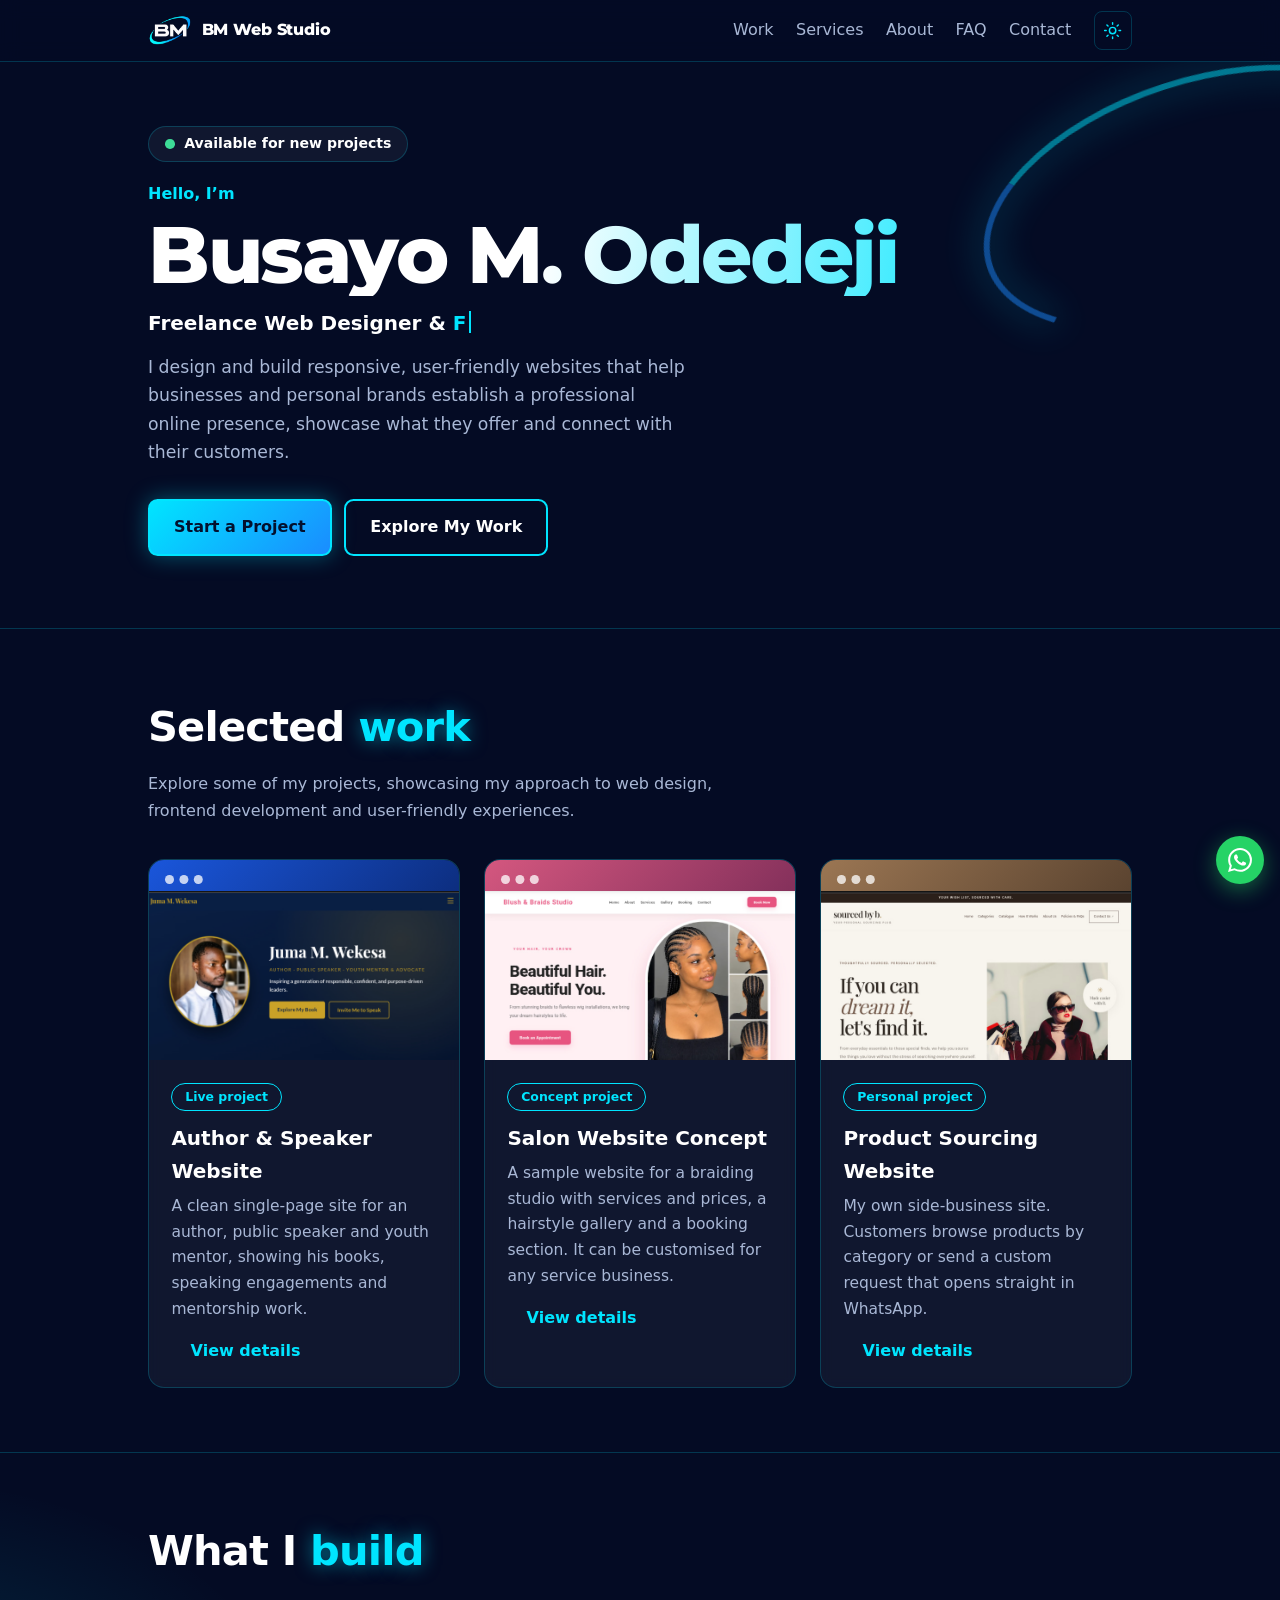
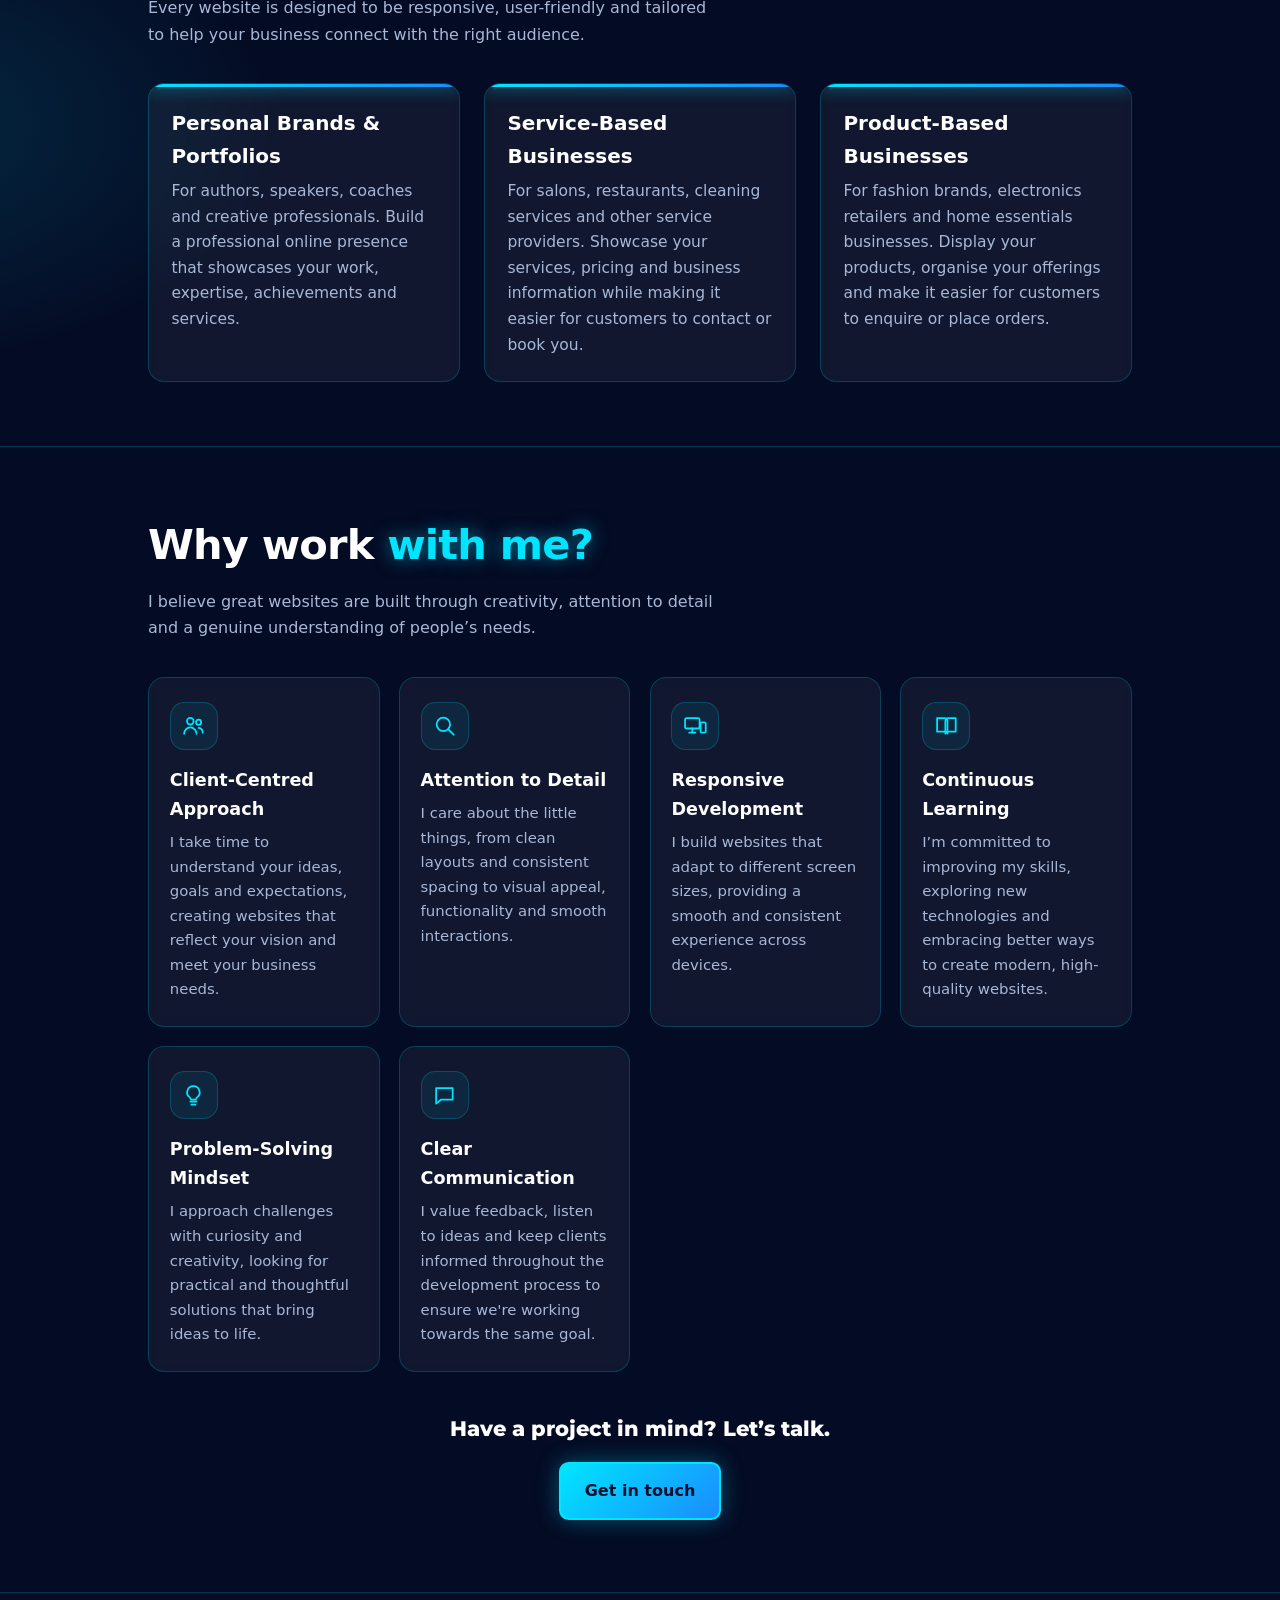
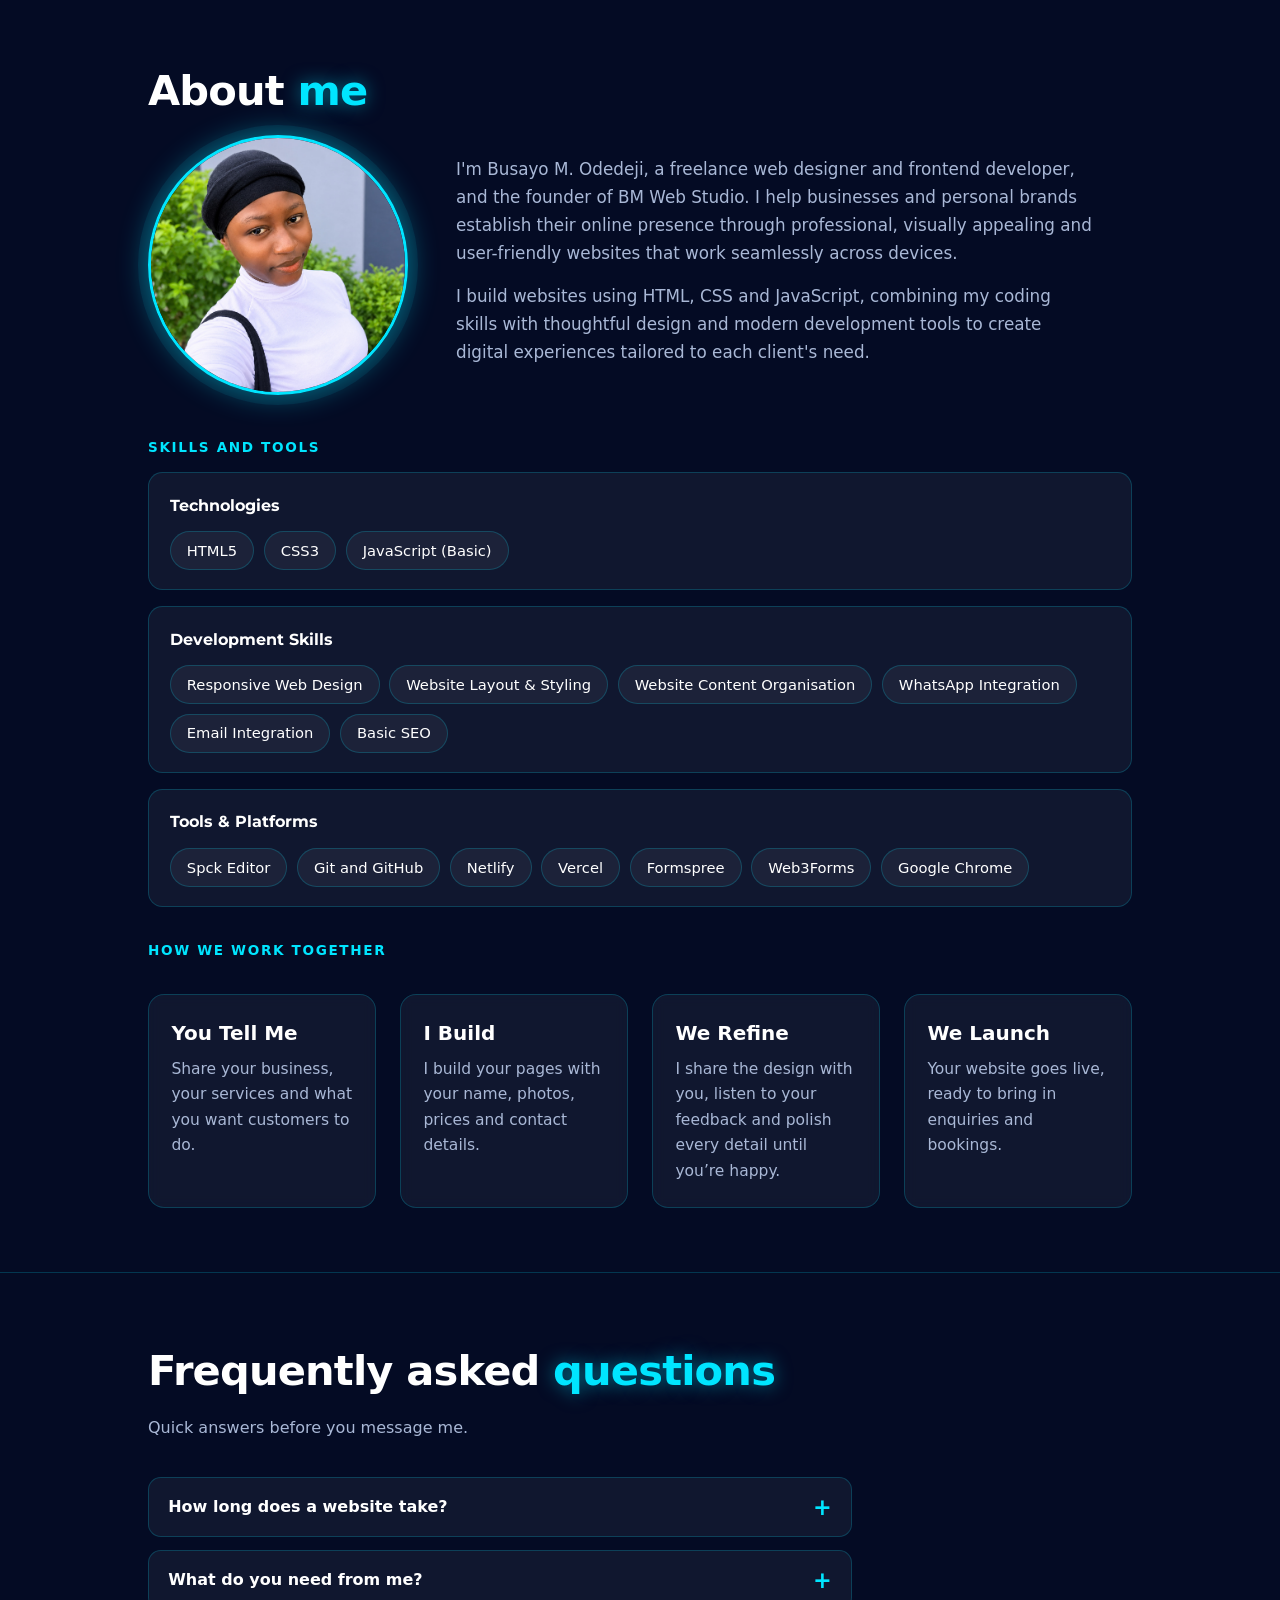
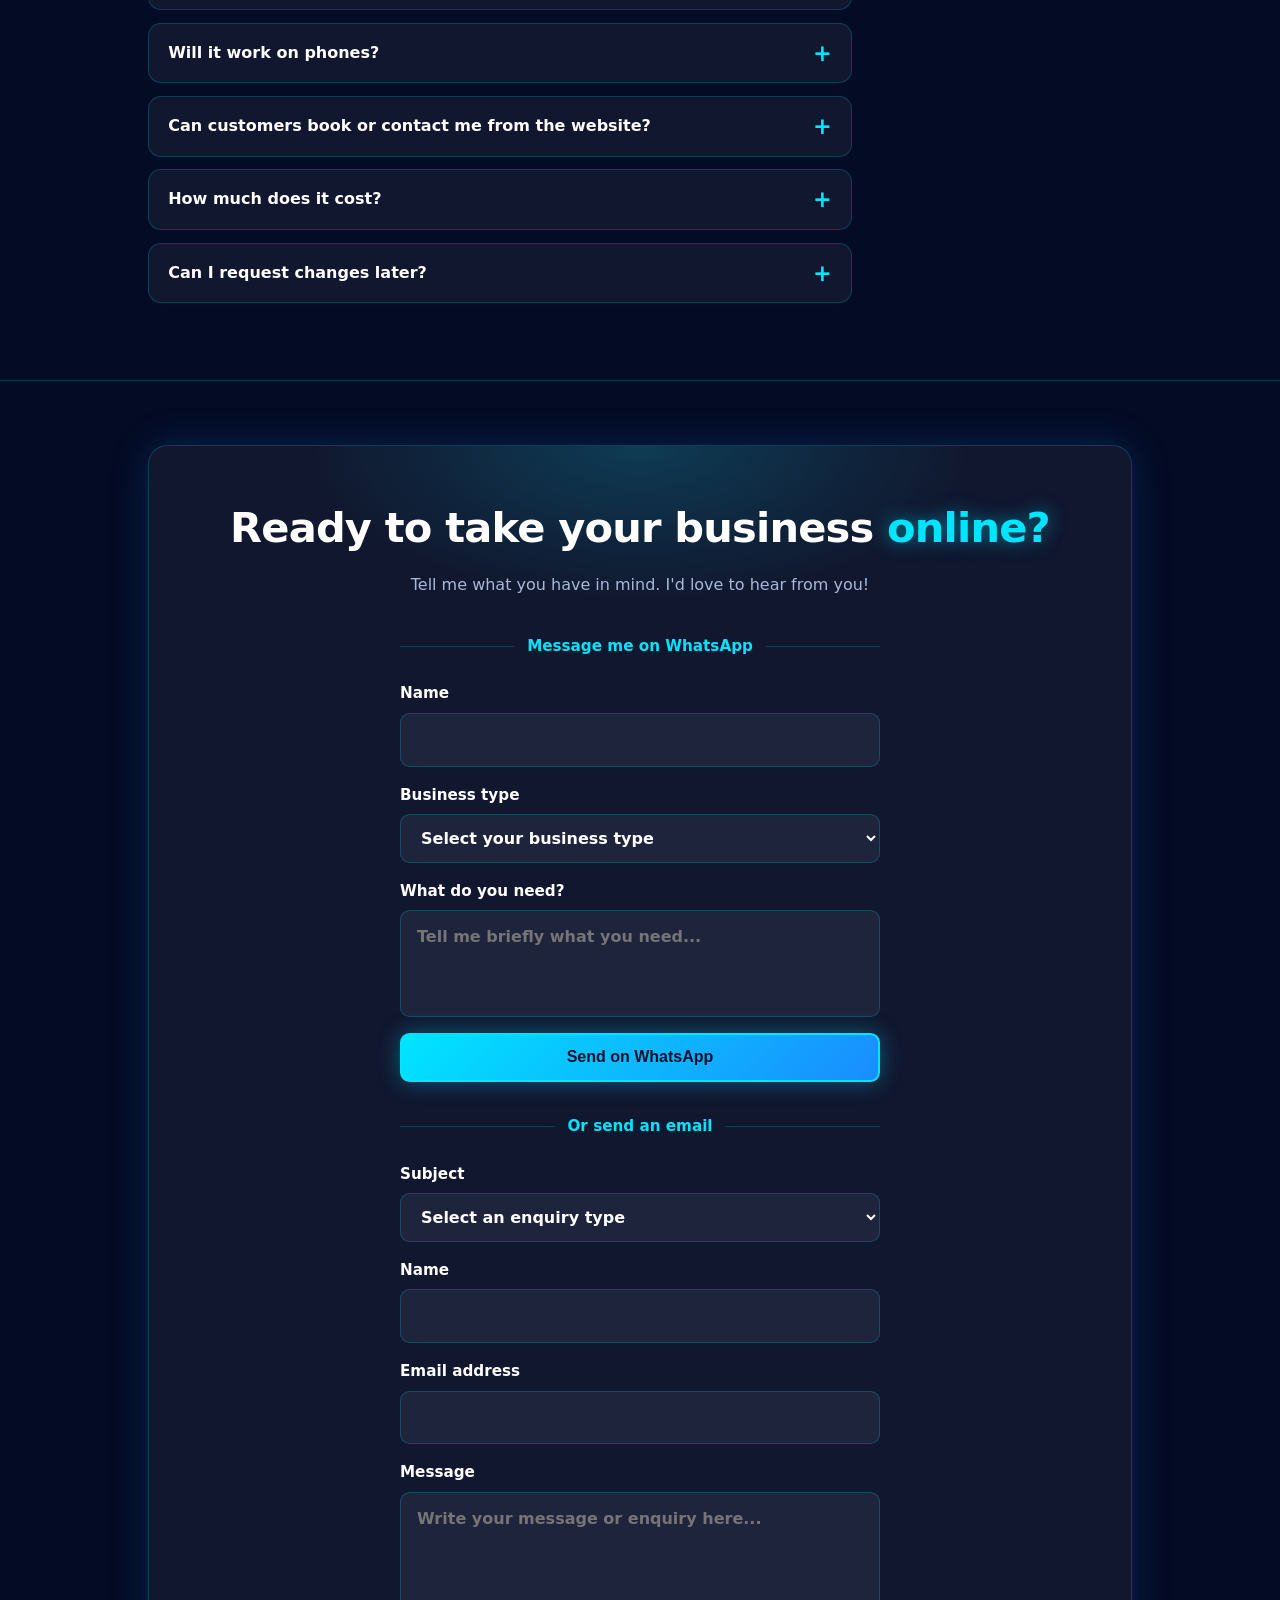
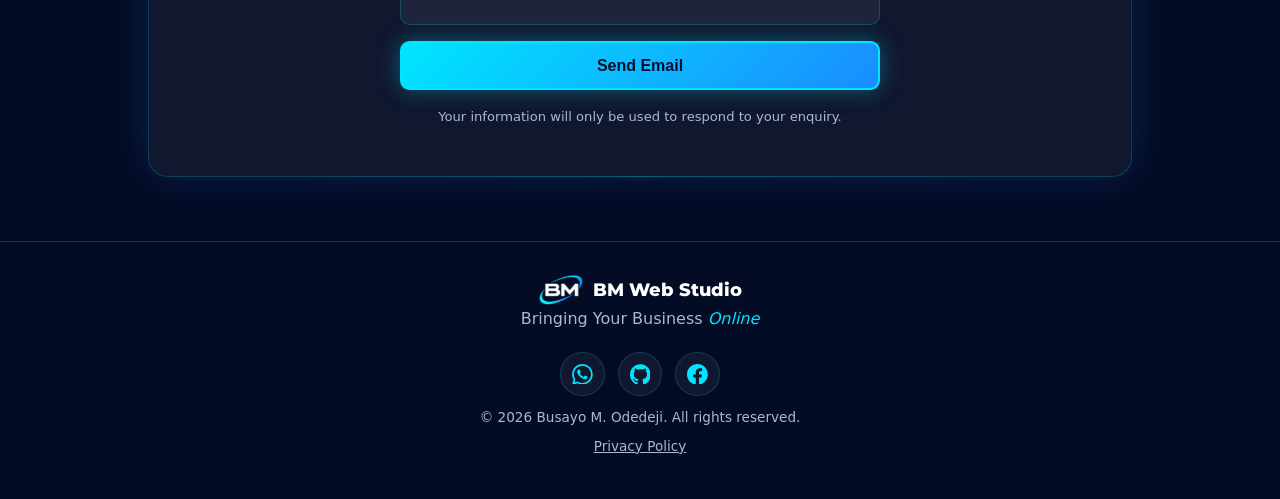
==== index.html @ 947ee7c9 "Rename index (1).html to index.html" ====
<!DOCTYPE html>
<html lang="en">
<head>
  <meta charset="UTF-8">
  <meta name="viewport" content="width=device-width, initial-scale=1">
  <script>
    (function () {
      var t = "dark";
      try { t = localStorage.getItem("theme") || "dark"; } catch (e) {}
      document.documentElement.setAttribute("data-theme", t);
    })();
  </script>
  <title>Busayo M. Odedeji | Freelance Web Designer and Frontend Developer</title>
  <meta name="description" content="Busayo M. Odedeji of BM Web Studio builds responsive, user-friendly websites that bring your business online.">
  <link rel="preconnect" href="https://fonts.googleapis.com">
  <link rel="preconnect" href="https://fonts.gstatic.com" crossorigin>
  <link href="https://fonts.googleapis.com/css2?family=Montserrat:ital,wght@0,600;0,800;1,600&display=swap" rel="stylesheet">
      <link rel="icon" href="favicon.png">
  <script type="application/ld+json">
  {
    "@context": "https://schema.org",
    "@type": "Person",
    "name": "Busayo M. Odedeji",
    "alternateName": "Busayo M. Odedeji",
    "jobTitle": "Freelance Web Designer and Frontend Developer",
    "worksFor": { "@type": "Organization", "name": "BM Web Studio" },
    "url": "https://busayo-m-odedeji.vercel.app",
    "sameAs": [
      "https://wa.me/2349021618472",
      "https://github.com/busiejoy",
      "https://www.facebook.com/profile.php?id=61588545161342"
    ],
    "knowsAbout": ["Web design", "Frontend development", "HTML5", "CSS3", "JavaScript", "Responsive design", "SEO"]
  </script>
  
  <link rel="stylesheet" href="style.css">
  <script src="script.js" defer></script>
    <meta name="theme-color" content="#040b24">
  <link rel="canonical" href="https://busayo-m-odedeji.vercel.app/">
  <meta property="og:type" content="website">
  <meta property="og:title" content="Busayo M. Odedeji | BM Web Studio">
  <meta property="og:description" content="Freelance web designer and frontend developer. Bringing Your Business Online.">
  <meta property="og:url" content="https://busayo-m-odedeji.vercel.app/">
  <meta property="og:image" content="https://busayo-m-odedeji.vercel.app/og-image.jpg">
  <meta property="og:image:width" content="1200">
  <meta property="og:image:height" content="630">
  <meta property="og:image:alt" content="Busayo M. Odedeji, freelance web designer and frontend developer, BM Web Studio">
  <meta name="twitter:card" content="summary_large_image">
</head>
<body>
    <a class="skip" href="#top">Skip to content</a>
  <div class="progress" aria-hidden="true"></div>
  <header class="site-header">
    <div class="wrap bar">
     <a class="brand" href="#top" aria-label="BM Web Studio, back to top">
      <img class="logo-dark" src="logo-mark.png" alt="" width="52" height="36">
        <img class="logo-light" src="logo-mark-light.png" alt="" width="52" height="36">
        <span>BM Web Studio</span>
      </a>
      <nav class="nav">
        <a class="nav-link" href="#work">Work</a>
        <a class="nav-link" href="#services">Services</a>
        <a class="nav-link" href="#about">About</a>
        <a class="nav-link" href="#faq">FAQ</a>
        <a class="nav-link" href="#contact">Contact</a>
        <button class="theme-btn" type="button" aria-label="Switch to light mode">
          <svg class="sun" viewBox="0 0 24 24" aria-hidden="true"><circle cx="12" cy="12" r="4"/><path d="M12 2v2M12 20v2M4.9 4.9l1.4 1.4M17.7 17.7l1.4 1.4M2 12h2M20 12h2M4.9 19.1l1.4-1.4M17.7 6.3l1.4-1.4"/></svg>
          <svg class="moon" viewBox="0 0 24 24" aria-hidden="true"><path d="M21 12.8A9 9 0 1111.2 3a7 7 0 009.8 9.8z"/></svg>
        </button>
        <button class="menu-btn" type="button" aria-label="Open Menu" aria-expanded="false" aria-controls="mobile-menu">
          <span></span><span></span><span></span>
        </button>
      </nav>
    </div>
    <div class="mobile-menu" id="mobile-menu">
      <a href="#work">Work</a>
      <a href="#services">Services</a>
      <a href="#why">Why me</a>
      <a href="#about">About</a>
      <a href="#faq">FAQ</a>
      <a href="#contact">Contact</a>
    </div>
  </header>

  <main id="top">
    <section class="hero">
      <div class="ring" aria-hidden="true"></div>
      <div class="wrap hero-inner">
        <p class="badge"><span class="dot" aria-hidden="true"></span> Available for new projects</p>
        <p class="greeting">Hello, I’m</p>
        <h1 class="shine">Busayo M. Odedeji</h1>
        <p class="role" aria-label="Freelance Web Designer and Frontend Developer"><span id="typed-a" aria-hidden="true">Freelance Web Designer &amp;</span><span id="typed-b" aria-hidden="true"> Frontend Developer</span></p>
        <p class="intro">I design and build responsive, user-friendly websites that help businesses and personal brands establish a professional online presence, showcase what they offer and connect with their customers.</p>
        <div class="actions">
          <a class="btn" href="#contact">Start a Project</a>
          <a class="btn btn-ghost" href="#work">Explore My Work</a>
        </div>
      </div>
    </section>
        <section id="work" class="section">
      <div class="wrap">
        <h2 class="title">Selected <span>work</span></h2>
        <p class="lead">Explore some of my projects, showcasing my approach to web design, frontend development and user-friendly experiences.</p>

        <div class="grid three">

          <article class="card">
  <div class="shot shot-juma">
    <img src="juma.jpg" alt="Screenshot of the Juma M. Wekesa website" width="800" height="500" loading="lazy" onerror="this.remove()">
  <strong>Juma M. Wekesa</strong>
</div>
            <div class="body">
              <span class="tag">Live project</span>
              <h3>Author & Speaker Website</h3>
              <p>A clean single-page site for an author, public speaker and youth mentor, showing his books, speaking engagements and mentorship work.</p>
              <button class="more more-btn" type="button" data-project="juma">View details</button>
            </div>
          </article>

          <article class="card">
 <div class="shot shot-salon">
  <img src="salon.jpg" alt="Screenshot of the Blush and Braids Studio sample website" width="800" height="500" loading="lazy" onerror="this.remove()">
  <strong>Blush &amp; Braids Studio</strong>
</div>
            <div class="body">
              <span class="tag">Concept project</span>
              <h3>Salon Website Concept</h3>
              <p>A sample website for a braiding studio with services and prices, a hairstyle gallery and a booking section. It can be customised for any service business.</p>
              <button class="more more-btn" type="button" data-project="salon">View details</button>
            </div>
          </article>

          <article class="card">
 <div class="shot shot-sourced">
  <img src="sourced.jpg" alt="Screenshot of the Sourced by B website" width="800" height="500" loading="lazy" onerror="this.remove()">
  <strong>Sourced by B</strong>
</div>
            <div class="body">
              <span class="tag">Personal project</span>
              <h3>Product Sourcing Website</h3>
              <p>My own side-business site. Customers browse products by category or send a custom request that opens straight in WhatsApp.</p>
                <button class="more more-btn" type="button" data-project="sourced">View details</button>
            </div>
          </article>
        </div>
      </div>
    </section>
    
        <section id="services" class="section">
      <div class="wrap">
        <h2 class="title">What I <span>build</span></h2>
        <p class="lead">Every website is designed to be responsive, user-friendly and tailored to help your business connect with the right audience.</p>

        <div class="grid three">

          <div class="card svc">
            <div class="body">
              <h3>Personal Brands & Portfolios</h3>
              <p>For authors, speakers, coaches and creative professionals. Build a professional online presence that showcases your work, expertise, achievements and services.</p>
            </div>
          </div>

          <div class="card svc">
            <div class="body">
              <h3>Service-Based Businesses</h3>
              <p>For salons, restaurants, cleaning services and other service providers. Showcase your services, pricing and business information while making it easier for customers to contact or book you.</p>
            </div>
          </div>

          <div class="card svc">
            <div class="body">
              <h3>Product-Based Businesses</h3>
              <p>For fashion brands, electronics retailers and home essentials businesses. Display your products, organise your offerings and make it easier for customers to enquire or place orders.</p>
            </div>
          </div>

        </div>
      </div>
    </section>
    
    <section id="why" class="section">
      <div class="wrap">
        <h2 class="title">Why work <span>with me?</span></h2>
        <p class="lead">I believe great websites are built through creativity, attention to detail and a genuine understanding of people’s needs.</p>

        <div class="grid why-grid">

          <div class="card why">
            <div class="body">
              <div class="why-icon"><svg viewBox="0 0 24 24" aria-hidden="true"><circle cx="9" cy="8" r="3.2"/><path d="M3 20c0-3.3 2.7-6 6-6s6 2.7 6 6"/><circle cx="17" cy="9" r="2.5"/><path d="M17 14.5c2.2.3 4 2.2 4 4.5"/></svg></div>
              <h3>Client-Centred Approach</h3>
              <p>I take time to understand your ideas, goals and expectations, creating websites that reflect your vision and meet your business needs.</p>
            </div>
          </div>

          <div class="card why">
            <div class="body">
              <div class="why-icon"><svg viewBox="0 0 24 24" aria-hidden="true"><circle cx="11" cy="11" r="6.5"/><path d="M16 16l5 5"/></svg></div>
              <h3>Attention to Detail</h3>
              <p>I care about the little things, from clean layouts and consistent spacing to visual appeal, functionality and smooth interactions.</p>
            </div>
          </div>

          <div class="card why">
            <div class="body">
              <div class="why-icon"><svg viewBox="0 0 24 24" aria-hidden="true"><rect x="2" y="5" width="14" height="10" rx="1.5"/><path d="M6 19h6M9 15v4"/><rect x="17" y="9" width="5" height="10" rx="1.2"/></svg></div>
              <h3>Responsive Development</h3>
              <p>I build websites that adapt to different screen sizes, providing a smooth and consistent experience across devices.</p>
            </div>
          </div>

          <div class="card why">
            <div class="body">
              <div class="why-icon"><svg viewBox="0 0 24 24" aria-hidden="true"><path d="M3 5h7a3 3 0 013 3v12a2 2 0 00-2-2H3z"/><path d="M21 5h-7a3 3 0 00-3 3v12a2 2 0 012-2h8z"/></svg></div>
              <h3>Continuous Learning</h3>
              <p>I’m committed to improving my skills, exploring new technologies and embracing better ways to create modern, high-quality websites.</p>
            </div>
          </div>

          <div class="card why">
            <div class="body">
              <div class="why-icon"><svg viewBox="0 0 24 24" aria-hidden="true"><path d="M9 18h6M10 21h4"/><path d="M12 3a6 6 0 00-3.5 10.9c.6.5 1 1.2 1 2.1h5c0-.9.4-1.6 1-2.1A6 6 0 0012 3z"/></svg></div>
              <h3>Problem-Solving Mindset</h3>
              <p>I approach challenges with curiosity and creativity, looking for practical and thoughtful solutions that bring ideas to life.</p>
            </div>
          </div>

          <div class="card why">
            <div class="body">
              <div class="why-icon"><svg viewBox="0 0 24 24" aria-hidden="true"><path d="M4 5h16v11H9l-5 4z"/></svg></div>
              <h3>Clear Communication</h3>
              <p>I value feedback, listen to ideas and keep clients informed throughout the development process to ensure we're working towards the same goal.</p>
            </div>
          </div>

        </div>

        <div class="why-cta">
          <p>Have a project in mind? Let’s talk.</p>
          <a class="btn" href="#contact">Get in touch</a>
        </div>
      </div>
    </section>
    
  <section id="about" class="section">
      <div class="wrap">
        <h2 class="title">About <span>me</span></h2>

              <div class="about-grid">
          <figure class="photo">
            <img src="profile.jpg" alt="Busayo M. Odedeji, freelance web designer and frontend developer" width="400" height="400" loading="lazy">
          </figure>
          <div>
            <p class="about-text">I'm Busayo M. Odedeji, a freelance web designer and frontend developer, and the founder of BM Web Studio. I help businesses and personal brands establish their online presence through professional, visually appealing and user-friendly websites that work seamlessly across devices.</p>
            <p class="about-text">I build websites using HTML, CSS and JavaScript, combining my coding skills with thoughtful design and modern development tools to create digital experiences tailored to each client's need.</p>
          </div>
        </div>
        
      <h3 class="mini">Skills and tools</h3>
        <div class="skill-groups">

          <div class="skill-group">
            <h4>Technologies</h4>
            <ul class="skills">
              <li>HTML5</li>
              <li>CSS3</li>
              <li>JavaScript (Basic)</li>
              </ul>
              </div>
              
              <div class="skill-group">
            <h4>Development Skills</h4>
            <ul class="skills">
              <li>Responsive Web Design</li>
              <li>Website Layout & Styling</li>
              <li>Website Content Organisation</li>
              <li>WhatsApp Integration</li>
              <li>Email Integration</li>
              <li>Basic SEO</li>
            </ul>
          </div>

          <div class="skill-group">
            <h4>Tools & Platforms</h4>
            <ul class="skills">
              <li>Spck Editor</li>
              <li>Git and GitHub</li>
              <li>Netlify</li>
              <li>Vercel</li>
              <li>Formspree</li>
              <li>Web3Forms</li>
              <li>Google Chrome</li>
            </ul>
          </div>
        </div>


    <h3 class="mini">How we work together</h3>
        <div class="grid four steps">
          <div class="card"><div class="body"><h3>You Tell Me</h3><p>Share your business, your services and what you want customers to do.</p></div></div>
          <div class="card"><div class="body"><h3>I Build</h3><p>I build your pages with your name, photos, prices and contact details.</p></div></div>
          <div class="card"><div class="body"><h3>We Refine</h3><p>I share the design with you, listen to your feedback and polish every detail until you’re happy.</p></div></div>
          <div class="card"><div class="body"><h3>We Launch</h3><p>Your website goes live, ready to bring in enquiries and bookings.</p></div></div>
        </div>
  </section>
  
      <section id="faq" class="section">
      <div class="wrap">
        <h2 class="title">Frequently asked <span>questions</span></h2>
        <p class="lead">Quick answers before you message me.</p>

        <div class="faq">
          <details>
            <summary>How long does a website take?</summary>
            <p>Most simple websites take a few days to complete. The timeline depends on the website's features, complexity and how quickly I receive the required content.</p>
          </details>

          <details>
            <summary>What do you need from me?</summary>
            <p>I'll need your business name, services, prices, photos, location, contact details and any other information you'd like included on your website.</p>
          </details>

          <details>
            <summary>Will it work on phones?</summary>
            <p>Yes! Every website I build is designed to work across mobile phones, tablets and desktop computers.</p>
          </details>

          <details>
            <summary>Can customers book or contact me from the website?</summary>
            <p>Yes! I can integrate contact forms, booking forms and WhatsApp links to make it easier for customers to reach you.</p>
          </details>

          <details>
            <summary>How much does it cost?</summary>
            <p>Pricing depends on the type of website, its features and the complexity of the project. Contact me with your requirements for a personalised quote.</p>
          </details>

          <details>
            <summary>Can I request changes later?</summary>
            <p>Yes! You can request updates to your website's content, images, prices and other details. Additional charges may apply depending on the changes required.</p>
          </details>
        </div>
      </div>
    </section>

    <section id="contact" class="section">
      <div class="wrap">
        <div class="cta">
          <h2 class="title">Ready to take your business <span>online?</span></h2>
          <p class="lead">Tell me what you have in mind. I'd love to hear from you!</p>
                 <p class="or">Message me on WhatsApp</p>
          <form id="enquiry" class="enquiry">
            <label>Name
              <input type="text" id="eq-name" required autocomplete="name">
            </label>

            <label>Business type
               <select id="eq-type" required>
                <option value="" disabled selected>Select your business type</option>
                <option>Personal Brand / Portfolio (author, speaker, coach...)</option>
                <option>Service-Based Business (salon, restaurant, cleaning services...)</option>
                <option>Product-Based Business (fashion, electronic, home essentials...)</option>
                <option>Other</option>
              </select>
            </label>

            <label>What do you need?
              <textarea id="eq-msg" rows="3" placeholder="Tell me briefly what you need..."></textarea>
            </label>

            <button class="btn" type="submit">Send on WhatsApp</button>
          </form>
             <p class="or">Or send an email</p>
          <form id="email-form" class="enquiry" action="https://api.web3forms.com/submit" method="POST">
            <input type="hidden" name="access_key" value="9037bce9-97cf-4a73-aa71-08b6f907ecc0">
          <label>Subject
              <select name="topic" required>
                <option value="" disabled selected>Select an enquiry type</option>
                <option>New Website Project</option>
                <option>Website Redesign</option>
                <option>Pricing & Quote</option>
                <option>General Question</option>
                <option>Other</option>
              </select>
          </label>
            <input type="hidden" name="from_name" value="BM Web Studio Website">
            <input type="checkbox" name="botcheck" class="hp" tabindex="-1" autocomplete="off">

            <label>Name
              <input type="text" name="name" required autocomplete="name">
            </label>

            <label>Email address 
              <input type="email" name="email" required autocomplete="email">
            </label>

            <label>Message
              <textarea name="message" rows="4" required placeholder="Write your message or enquiry here..."></textarea>
            </label>

            <button class="btn" type="submit">Send Email</button>
            <p id="email-status" class="status" role="status" aria-live="polite"></p>
            <p class="privacy">Your information will only be used to respond to your enquiry.</p>
          </form>
        </div>
      </div>
    </section>
  </main>
    <button class="to-top" type="button" aria-label="Back to top">&uarr;</button>
     <a class="float-wa" href="https://wa.me/2349021618472" data-wa="float" target="_blank" rel="noopener" aria-label="Chat with me on WhatsApp">
    <svg viewBox="0 0 24 24" width="30" height="30" aria-hidden="true" fill="currentColor">
      <path d="M17.472 14.382c-.297-.149-1.758-.867-2.03-.967-.273-.099-.471-.148-.67.15-.197.297-.767.966-.94 1.164-.173.199-.347.223-.644.075-.297-.15-1.255-.463-2.39-1.475-.883-.788-1.48-1.761-1.653-2.059-.173-.297-.018-.458.13-.606.134-.133.298-.347.446-.52.149-.174.198-.298.298-.497.099-.198.05-.371-.025-.52-.075-.149-.669-1.612-.916-2.207-.242-.579-.487-.5-.669-.51-.173-.008-.371-.01-.57-.01-.198 0-.52.074-.792.372-.272.297-1.04 1.016-1.04 2.479 0 1.462 1.065 2.875 1.213 3.074.149.198 2.096 3.2 5.077 4.487.709.306 1.262.489 1.694.625.712.227 1.36.195 1.871.118.571-.085 1.758-.719 2.006-1.413.248-.694.248-1.289.173-1.413-.074-.124-.272-.198-.57-.347m-5.421 7.403h-.004a9.87 9.87 0 01-5.031-1.378l-.361-.214-3.741.982.998-3.648-.235-.374a9.86 9.86 0 01-1.51-5.26c.001-5.45 4.436-9.884 9.888-9.884 2.64 0 5.122 1.03 6.988 2.898a9.825 9.825 0 012.893 6.994c-.003 5.45-4.437 9.884-9.885 9.884m8.413-18.297A11.815 11.815 0 0012.05 0C5.495 0 .16 5.335.157 11.892c0 2.096.547 4.142 1.588 5.945L.057 24l6.305-1.654a11.882 11.882 0 005.683 1.448h.005c6.554 0 11.89-5.335 11.893-11.893a11.821 11.821 0 00-3.48-8.413Z"/>
    </svg>
  </a>
    <dialog id="project-dialog" class="dialog" aria-labelledby="pd-title">
    <button class="dialog-close" type="button" aria-label="Close details">&times;</button>
    <span class="tag" id="pd-tag"></span>
    <h3 id="pd-title"></h3>
    <p id="pd-desc"></p>
    <h4 class="mini">My Role & Contributions</h4>
    <ul id="pd-role" class="role-list"></ul>
    <h4 class="mini">What it includes</h4>
    <ul id="pd-features" class="feat"></ul>
    <h4 class="mini">Tools used</h4>
    <ul id="pd-tools" class="skills"></ul>
    <a class="btn" id="pd-link" href="#" target="_blank" rel="noopener"></a>
  </dialog>
  
<footer class="site-footer">
    <div class="wrap">
      <p class="foot-brand"><img class="logo-dark" src="logo-mark.png" alt="" width="52" height="36">
        <img class="logo-light" src="logo-mark-light.png" alt="" width="52" height="36">BM Web Studio</p>
      <p>Bringing Your Business <span class="online">Online</span></p>
          <div class="socials">
        <a href="https://wa.me/2349021618472" data-wa="footer" target="_blank" rel="noopener" aria-label="WhatsApp">
          <svg viewBox="0 0 24 24" aria-hidden="true"><path d="M17.472 14.382c-.297-.149-1.758-.867-2.03-.967-.273-.099-.471-.148-.67.15-.197.297-.767.966-.94 1.164-.173.199-.347.223-.644.075-.297-.15-1.255-.463-2.39-1.475-.883-.788-1.48-1.761-1.653-2.059-.173-.297-.018-.458.13-.606.134-.133.298-.347.446-.52.149-.174.198-.298.298-.497.099-.198.05-.371-.025-.52-.075-.149-.669-1.612-.916-2.207-.242-.579-.487-.5-.669-.51-.173-.008-.371-.01-.57-.01-.198 0-.52.074-.792.372-.272.297-1.04 1.016-1.04 2.479 0 1.462 1.065 2.875 1.213 3.074.149.198 2.096 3.2 5.077 4.487.709.306 1.262.489 1.694.625.712.227 1.36.195 1.871.118.571-.085 1.758-.719 2.006-1.413.248-.694.248-1.289.173-1.413-.074-.124-.272-.198-.57-.347m-5.421 7.403h-.004a9.87 9.87 0 01-5.031-1.378l-.361-.214-3.741.982.998-3.648-.235-.374a9.86 9.86 0 01-1.51-5.26c.001-5.45 4.436-9.884 9.888-9.884 2.64 0 5.122 1.03 6.988 2.898a9.825 9.825 0 012.893 6.994c-.003 5.45-4.437 9.884-9.885 9.884m8.413-18.297A11.815 11.815 0 0012.05 0C5.495 0 .16 5.335.157 11.892c0 2.096.547 4.142 1.588 5.945L.057 24l6.305-1.654a11.882 11.882 0 005.683 1.448h.005c6.554 0 11.89-5.335 11.893-11.893a11.821 11.821 0 00-3.48-8.413Z"/></svg>
        </a>
        <a href="https://github.com/busiejoy" target="_blank" rel="noopener" aria-label="GitHub">
          <svg viewBox="0 0 24 24" aria-hidden="true"><path d="M12 .297c-6.63 0-12 5.373-12 12 0 5.303 3.438 9.8 8.205 11.385.6.113.82-.258.82-.577 0-.285-.01-1.04-.015-2.04-3.338.724-4.042-1.61-4.042-1.61C4.422 18.07 3.633 17.7 3.633 17.7c-1.087-.744.084-.729.084-.729 1.205.084 1.838 1.236 1.838 1.236 1.07 1.835 2.809 1.305 3.495.998.108-.776.417-1.305.76-1.605-2.665-.3-5.466-1.332-5.466-5.93 0-1.31.465-2.38 1.235-3.22-.135-.303-.54-1.523.105-3.176 0 0 1.005-.322 3.3 1.23.96-.267 1.98-.399 3-.405 1.02.006 2.04.138 3 .405 2.28-1.552 3.285-1.23 3.285-1.23.645 1.653.24 2.873.12 3.176.765.84 1.23 1.91 1.23 3.22 0 4.61-2.805 5.625-5.475 5.92.42.36.81 1.096.81 2.22 0 1.606-.015 2.896-.015 3.286 0 .315.21.69.825.57C20.565 22.092 24 17.592 24 12.297c0-6.627-5.373-12-12-12"/></svg>
        </a>
        <a href="https://www.facebook.com/profile.php?id=61588545161342" target="_blank" rel="noopener" aria-label="Facebook">
          <svg viewBox="0 0 24 24" aria-hidden="true"><path d="M24 12.073c0-6.627-5.373-12-12-12s-12 5.373-12 12c0 5.99 4.388 10.954 10.125 11.854v-8.385H7.078v-3.47h3.047V9.43c0-3.007 1.792-4.669 4.533-4.669 1.312 0 2.686.235 2.686.235v2.953H15.83c-1.491 0-1.956.925-1.956 1.874v2.25h3.328l-.532 3.47h-2.796v8.385C19.612 23.027 24 18.062 24 12.073z"/></svg>
        </a>
      </div>
      
      <p class="copy">&copy; <span id="year">2026</span> Busayo M. Odedeji. All rights reserved.</p>
      <p class="legal"><a href="privacy.html">Privacy Policy</a></p>
    </div>
  </footer>

</body>
</html>
---- style.css ----
:root {
  --bg: #040b24;
  --cyan: #00e5ff;
  --blue: #1a8cff;
  --ink: #ffffff;
  --muted: #a9b8d6;
  --line: rgba(0, 229, 255, 0.2);
  --glass: rgba(255, 255, 255, 0.05);
  --header-bg: rgba(4, 11, 36, 0.78);
  --menu-bg: rgba(4, 11, 36, 0.96);
  --dialog-bg: #0b1534;
  --field: rgba(255, 255, 255, 0.06);
  --glow-a: rgba(26, 140, 255, 0.28);
  --glow-b: rgba(0, 229, 255, 0.14);
  --ok: #3ddc97;
  --err: #ff7a7a;
  --shine-a: #ffffff;
  --shine-b: #00e5ff;
}

:root[data-theme="light"] {
  --bg: #f3f7fd;
  --cyan: #0b73c9;
  --blue: #0a4fb0;
  --ink: #0b1634;
  --muted: #4b5b7a;
  --line: rgba(10, 111, 216, 0.22);
  --glass: rgba(255, 255, 255, 0.85);
  --header-bg: rgba(243, 247, 253, 0.85);
  --menu-bg: rgba(243, 247, 253, 0.98);
  --dialog-bg: #ffffff;
  --field: #ffffff;
  --glow-a: rgba(26, 140, 255, 0.18);
  --glow-b: rgba(0, 229, 255, 0.12);
  --ok: #0f8a5a;
  --err: #c53030;
  --shine-a: #0b1634;
  --shine-b: #1a73e8;
}

* { box-sizing: border-box; margin: 0; }

html { scroll-behavior: smooth; scroll-padding-top: 4.5rem; }

body {
  background-color: var(--bg);
  background-image:
    radial-gradient(50rem 28rem at 90% -5%, var(--glow-a), transparent 65%),
    radial-gradient(40rem 24rem at -10% 25%, var(--glow-b), transparent 65%);
  color: var(--ink);
  font-family: system-ui, -apple-system, "Segoe UI", Roboto, sans-serif;
  line-height: 1.65;
}

h1, .brand, .slogan { font-family: "Montserrat", system-ui, sans-serif; }

.wrap { max-width: 64rem; margin: 0 auto; padding: 0 1.25rem; }

a { color: inherit; }
a:focus-visible { outline: 3px solid var(--cyan); outline-offset: 3px; }

/* Header */
.site-header {
  position: sticky;
  top: 0;
  z-index: 10;
  background: var(--header-bg);
  backdrop-filter: blur(10px);
  border-bottom: 1px solid var(--line);
}
.bar { display: flex; align-items: center; justify-content: space-between; height: 3.8rem; }
.mark { color: var(--cyan); text-shadow: 0 0 12px var(--cyan); margin-right: 0.2rem; }
.nav { display: flex; align-items: center; gap: 1.4rem; }
.nav-link { display: none; color: var(--muted); text-decoration: none; }
.nav-link:hover { color: var(--cyan); }
@media (min-width: 46rem) { .nav-link { display: inline; } }
.brand {
  display: flex;
  align-items: center;
  gap: 0.6rem;
  font-weight: 800;
  text-decoration: none;
  letter-spacing: -0.01em;
}
.brand img { display: block; height: 1.9rem; width: auto;}
@media (max-width: 24rem) {
  .brand span { display: none; }
}

/* Buttons with a moving shine */
.btn {
  position: relative;
  overflow: hidden;
  display: inline-block;
  padding: 0.85rem 1.5rem;
  border: 2px solid var(--cyan);
  border-radius: 0.6rem;
  background: linear-gradient(135deg, var(--cyan), var(--blue));
  color: #03102e;
  font-weight: 700;
  text-decoration: none;
  box-shadow: 0 0 22px rgba(0, 229, 255, 0.35);
}
.btn::after {
  content: "";
  position: absolute;
  top: 0;
  left: -80%;
  width: 50%;
  height: 100%;
  background: linear-gradient(100deg, transparent, rgba(255, 255, 255, 0.6), transparent);
  transform: skewX(-20deg);
  animation: sweep 3.5s ease-in-out infinite;
}
@keyframes sweep { 0% { left: -80%; } 55%, 100% { left: 140%; } }
.btn-ghost {
  background: transparent;
  color: var(--ink);
  box-shadow: none;
}
.btn-ghost::after { display: none; }
.btn-ghost:hover { background: var(--glass); }
.btn-small { padding: 0.45rem 1rem; font-size: 0.9rem; }

/* Hero */
.hero { position: relative; overflow: hidden; padding: 4.5rem 0 5rem; }
.hero-inner { position: relative; z-index: 1; }

.ring {
  position: absolute;
  top: 1rem;
  right: -9rem;
  width: 28rem;
  height: 15rem;
  border: 6px solid transparent;
  border-top-color: var(--cyan);
  border-left-color: var(--blue);
  border-radius: 50%;
  transform: rotate(-18deg);
  filter: drop-shadow(0 0 18px var(--cyan));
  opacity: 0.5;
}

.greeting { color: var(--cyan); font-weight: 600; }

.hero h1 {
  font-size: clamp(2.5rem, 11vw, 5rem);
  font-weight: 800;
  line-height: 1.04;
  letter-spacing: -0.03em;
  margin: 0.3rem 0 0.8rem;
}
.shine {
  background: linear-gradient(100deg, var(--shine-a) 20%, var(--shine-b) 45%, var(--shine-a) 70%);
  background-size: 200% auto;
  -webkit-background-clip: text;
  background-clip: text;
  color: transparent;
  animation: shine 5s linear infinite;
}
@keyframes shine { to { background-position: 200% center; } }

.intro { color: var(--muted); max-width: 34rem; margin-top: 1.1rem; font-size: 1.08rem; }
.actions { display: flex; flex-wrap: wrap; gap: 0.8rem; margin-top: 1.8rem; }

@media (prefers-reduced-motion: reduce) {
  html { scroll-behavior: auto; }
  .shine, .btn::after { animation: none; }
}

/* Sections */
.section { padding: 4rem 0; border-top: 1px solid var(--line); }
.title {
  font-size: clamp(1.8rem, 6vw, 2.6rem);
  font-weight: 800;
  letter-spacing: -0.02em;
  margin-bottom: 0.6rem;
}
.title span { color: var(--cyan); text-shadow: 0 0 18px rgba(0, 229, 255, 0.5); }
.lead { color: var(--muted); max-width: 36rem; margin-bottom: 2.2rem; }

.grid { display: grid; gap: 1.5rem; }
@media (min-width: 46rem) {
  .grid.two { grid-template-columns: 1fr 1fr; }
  .grid.three { grid-template-columns: repeat(3, 1fr); }
}

/* Glass cards */
.card {
  background: var(--glass);
  border: 1px solid var(--line);
  border-radius: 1rem;
  overflow: hidden;
  backdrop-filter: blur(6px);
  transition: transform 0.25s ease, box-shadow 0.25s ease, border-color 0.25s ease;
}
.card:hover {
  transform: translateY(-4px);
  border-color: var(--cyan);
  box-shadow: 0 0 28px rgba(0, 229, 255, 0.25);
}
.card .body { padding: 1.4rem; }
.card h3 { font-size: 1.25rem; margin-bottom: 0.4rem; }
.card p { color: var(--muted); font-size: 0.97rem; }
.more { display: inline-block; margin-top: 1rem; color: var(--cyan); font-weight: 700; text-decoration: none; }
.more:hover { text-shadow: 0 0 12px var(--cyan); }

.tag {
  display: inline-block;
  margin-bottom: 0.7rem;
  padding: 0.15rem 0.8rem;
  border: 1px solid var(--cyan);
  border-radius: 2rem;
  color: var(--cyan);
  font-size: 0.78rem;
  font-weight: 700;
}

/* Project previews */
.shot {
  position: relative;
  height: 11rem;
  padding: 2.4rem 1.2rem 1rem;
  display: flex;
  align-items: flex-end;
}
.shot::before {
  content: "";
  position: absolute;
  top: 0.9rem;
  left: 1rem;
  width: 0.55rem;
  height: 0.55rem;
  border-radius: 50%;
  background: rgba(255, 255, 255, 0.75);
  box-shadow: 0.9rem 0 rgba(255, 255, 255, 0.75), 1.8rem 0 rgba(255, 255, 255, 0.75);
}
.shot strong { font-family: "Montserrat", sans-serif; font-size: 1.5rem; line-height: 1.15; }
.shot-juma { background: linear-gradient(135deg, #1a56db, #061a52); }
.shot-salon { background: linear-gradient(135deg, #d4577f, #5c1d49); }
.shot-sourced { background: linear-gradient(135deg, #9b7653, #3a2a1e); }

/* Services */
.svc { position: relative; }
.svc::before {
  content: "";
  position: absolute;
  top: 0;
  left: 0;
  right: 0;
  height: 3px;
  background: linear-gradient(90deg, var(--cyan), var(--blue));
  box-shadow: 0 0 16px var(--cyan);
}

/* About */
.about-text { color: var(--muted); max-width: 40rem; margin-bottom: 1rem; font-size: 1.05rem; }
.steps { margin-top: 2rem; }

/* Contact */
.cta {
  text-align: center;
  padding: 3rem 1.5rem;
  border: 1px solid var(--line);
  border-radius: 1.2rem;
  background:
    radial-gradient(30rem 14rem at 50% 0%, rgba(0, 229, 255, 0.18), transparent 70%),
    var(--glass);
  box-shadow: 0 0 40px rgba(26, 140, 255, 0.18);
}
.cta .lead { margin-left: auto; margin-right: auto; }

/* Footer */
.site-footer {
  border-top: 1px solid var(--line);
  padding: 2rem 0 2.6rem;
  text-align: center;
  color: var(--muted);
}
.foot-brand { font-family: "Montserrat", sans-serif; font-weight: 800; color: var(--ink); font-size: 1.15rem; }
.online { color: var(--cyan); font-style: italic; }
.copy { font-size: 0.85rem; margin-top: 0.6rem; }

/* Scroll reveal */
.js .reveal {
  opacity: 0;
  transform: translateY(18px);
  transition: opacity 0.6s ease, transform 0.6s ease;
}
.js .reveal.in {
  opacity: 1;
  transform: none;
}
@media (prefers-reduced-motion: reduce) {
  .js .reveal { opacity: 1; transform: none; transition: none; }
}

/* About extras */
.mini {
  margin: 2rem 0 0.9rem;
  font-size: 0.85rem;
  letter-spacing: 0.12em;
  text-transform: uppercase;
  color: var(--cyan);
}
.skills { display: flex; flex-wrap: wrap; gap: 0.6rem; list-style: none; padding: 0; }
.skills li {
  padding: 0.4rem 1rem;
  border: 1px solid var(--line);
  border-radius: 2rem;
  background: var(--glass);
  font-size: 0.92rem;
}
.skills li:hover { border-color: var(--cyan); box-shadow: 0 0 14px rgba(0, 229, 255, 0.3); }

/* Profile photo */
.about-grid { display: grid; gap: 2rem; align-items: center; }
@media (min-width: 46rem) {
  .about-grid { grid-template-columns: 260px 1fr; gap: 3rem; }
}
.photo { margin: 0; text-align: center; }
.photo img {
  width: 100%;
  height: auto;
  max-width: 260px;
  aspect-ratio: 1;
  object-fit: cover;
  object-position: center top;
  border-radius: 50%;
  border: 3px solid var(--cyan);
  box-shadow: 0 0 30px rgba(0, 229, 255, 0.45), 0 0 0 10px rgba(0, 229, 255, 0.08);
}

/* Floating WhatsApp button */
.float-wa {
  position: fixed;
  right: 1rem;
  bottom: 1rem;
  bottom: calc(1rem + env(safe-area-inset-bottom, 0px));
  z-index: 20;
  display: flex;
  align-items: center;
  justify-content: center;
  width: 3rem;
  height: 3rem;
  border-radius: 50%;
  background: #25d366;
  color: #ffffff;
  box-shadow: 0 6px 22px rgba(37, 211, 102, 0.45);
  animation: pulse 2.6s ease-in-out infinite;
}
.float-wa svg { width: 1.5rem; height: 1.5rem; }
.float-wa:hover { transform: translateY(-2px); }
@keyframes pulse {
  0%, 100% { box-shadow: 0 6px 22px rgba(37, 211, 102, 0.45); }
  50% { box-shadow: 0 6px 30px rgba(37, 211, 102, 0.8); }
}
@media (prefers-reduced-motion: reduce) {
  .float-wa { animation: none; }
}

/* FAQ */
.faq { max-width: 44rem; }
.faq details {
  background: var(--glass);
  border: 1px solid var(--line);
  border-radius: 0.8rem;
  margin-bottom: 0.8rem;
  transition: border-color 0.25s ease, box-shadow 0.25s ease;
}
.faq details[open] {
  border-color: var(--cyan);
  box-shadow: 0 0 20px rgba(0, 229, 255, 0.18);
}
.faq summary {
  cursor: pointer;
  padding: 1rem 1.2rem;
  font-weight: 600;
  list-style: none;
  display: flex;
  justify-content: space-between;
  align-items: center;
  gap: 1rem;
}
.faq summary::-webkit-details-marker { display: none; }
.faq summary::after {
  content: "+";
  color: var(--cyan);
  font-size: 1.4rem;
  line-height: 1;
}
.faq details[open] summary::after { content: "\2212"; }
.faq p { color: var(--muted); padding: 0 1.2rem 1.2rem; }

/* Mobile menu */
.menu-btn {
  display: flex;
  flex-direction: column;
  justify-content: center;
  align-items: center;
  gap: 5px;
  width: 2.4rem;
  height: 2.4rem;
  background: transparent;
  border: 1px solid var(--line);
  border-radius: 0.5rem;
  cursor: pointer;
}
.menu-btn span {
  display: block;
  width: 18px;
  height: 2px;
  background: var(--cyan);
}
.mobile-menu {
  display: flex;
  flex-direction: column;
  max-height: 0;
  overflow: hidden;
  position: absolute;
  top: 100%;
  left: 0;
  right: 0;
  visibility: hidden;
  background: var(--menu-bg);
  transition: max-height 0.35s ease, visibility 0.35s;
}
.mobile-menu.open {
  max-height: 20rem;
  visibility: visible;
  border-top: 1px solid var(--line);
}
.mobile-menu a {
  padding: 1rem 1.25rem;
  color: var(--ink);
  text-decoration: none;
  border-bottom: 1px solid var(--line);
}
.mobile-menu a:hover { color: var(--cyan); }
@media (min-width: 46rem) {
  .menu-btn, .mobile-menu { display: none; }
}

/* Active link */
.nav-link.active {
  color: var(--cyan);
  text-shadow: 0 0 10px rgba(0, 229, 255, 0.6);
}
.mobile-menu a.active { color: var(--cyan); }

/* Enquiry form */
.enquiry { max-width: 30rem; margin: 0 auto; text-align: left; }
.enquiry label { display: block; margin-bottom: 1rem; font-weight: 600; font-size: 0.95rem; }
.enquiry input,
.enquiry select,
.enquiry textarea {
  display: block;
  width: 100%;
  margin-top: 0.4rem;
  padding: 0.8rem 1rem;
  font: inherit;
  font-size: 1rem;
  color: var(--ink);
  background: var(--field);
  border: 1px solid var(--line);
  border-radius: 0.6rem;
}
.enquiry select option { color: #0b1230; }
.enquiry input:focus,
.enquiry select:focus,
.enquiry textarea:focus {
  outline: none;
  border-color: var(--cyan);
  box-shadow: 0 0 14px rgba(0, 229, 255, 0.3);
}
.enquiry .btn { width: 100%; cursor: pointer; font-size: 1rem; }

/* Email form extras */
.hp { position: absolute; left: -9999px; }
.status { margin-top: 1rem; text-align: center; font-weight: 600; }
.status.ok { color: var(--ok); }
.status.err { color: var(--err); }
.enquiry .btn:disabled { opacity: 0.6; cursor: wait; }

/* Project details */
.more-btn {
  background: none;
  border: 0;
  padding: 0;
  margin-left: 1.2rem;
  font: inherit;
  font-weight: 700;
  cursor: pointer;
}
.dialog {
  width: calc(100% - 2rem);
  max-width: 34rem;
  max-height: 85vh;
  overflow-y: auto;
  margin: auto;
  padding: 1.8rem 1.5rem;
  color: var(--ink);
  background: var(--dialog-bg);
  border: 1px solid var(--cyan);
  border-radius: 1rem;
  box-shadow: 0 0 40px rgba(0, 229, 255, 0.3);
}
.dialog::backdrop { background: rgba(2, 6, 20, 0.8); backdrop-filter: blur(4px); }
.dialog h3 { font-size: 1.5rem; margin-bottom: 0.6rem; }
.dialog p { color: var(--muted); }
.dialog .mini { margin: 1.4rem 0 0.7rem; }
.dialog .btn { margin-top: 1.6rem; }
.dialog-close {
  position: absolute;
  top: 0.7rem;
  right: 0.8rem;
  width: 2.2rem;
  height: 2.2rem;
  font-size: 1.6rem;
  line-height: 1;
  color: var(--ink);
  background: transparent;
  border: 1px solid var(--line);
  border-radius: 50%;
  cursor: pointer;
}
.feat { padding-left: 1.2rem; color: var(--muted); }
.feat li { margin-bottom: 0.4rem; }

/* Scroll progress bar */
.progress {
  position: fixed;
  top: 0;
  left: 0;
  z-index: 30;
  width: 0;
  height: 3px;
  background: linear-gradient(90deg, var(--blue), var(--cyan));
  box-shadow: 0 0 12px var(--cyan);
}

/* Back to top button */
.to-top {
  position: fixed;
  left: 1rem;
  bottom: 1rem;
  bottom: calc(1rem + env(safe-area-inset-bottom, 0px));
  z-index: 20;
  width: 3rem;
  height: 3rem;
  font-size: 1.3rem;
  color: var(--cyan);
  background: var(--menu-bg);
  border: 1px solid var(--cyan);
  border-radius: 50%;
  box-shadow: 0 0 16px rgba(0, 229, 255, 0.3);
  cursor: pointer;
  opacity: 0;
  visibility: hidden;
  transform: translateY(10px);
  transition: opacity 0.3s ease, transform 0.3s ease, visibility 0.3s;
}
.to-top.show {
  opacity: 1;
  visibility: visible;
  transform: none;
}

/* Privacy note */
.privacy {
  margin-top: 0.8rem;
  text-align: center;
  font-size: 0.82rem;
  color: var(--muted);
}

/* Why work with me */
.why-grid { gap: 1.2rem; }
@media (min-width: 40rem) { .why-grid { grid-template-columns: repeat(2, 1fr); } }
@media (min-width: 64rem) { .why-grid { grid-template-columns: repeat(4, 1fr); } }

.why .body { padding: 1.5rem 1.3rem; }
.why h3 { font-size: 1.1rem; margin: 1rem 0 0.4rem; }
.why p { font-size: 0.93rem; }

.why-icon {
  display: flex;
  align-items: center;
  justify-content: center;
  width: 3rem;
  height: 3rem;
  border-radius: 0.9rem;
  color: var(--cyan);
  background: rgba(0, 229, 255, 0.08);
  border: 1px solid var(--line);
  transition: transform 0.3s ease, box-shadow 0.3s ease, background 0.3s ease;
}
.why-icon svg {
  width: 1.55rem;
  height: 1.55rem;
  fill: none;
  stroke: currentColor;
  stroke-width: 1.7;
  stroke-linecap: round;
  stroke-linejoin: round;
}
.why:hover .why-icon {
  transform: translateY(-3px) rotate(-6deg);
  background: rgba(0, 229, 255, 0.16);
  box-shadow: 0 0 20px rgba(0, 229, 255, 0.45);
}

.why-cta {
  margin-top: 2.5rem;
  text-align: center;
}
.why-cta p {
  font-family: "Montserrat", sans-serif;
  font-size: 1.3rem;
  font-weight: 800;
  margin-bottom: 1rem;
}

/* Theme toggle */
body { transition: background-color 0.3s ease, color 0.3s ease; }

.theme-btn {
  display: flex;
  align-items: center;
  justify-content: center;
  width: 2.4rem;
  height: 2.4rem;
  color: var(--cyan);
  background: transparent;
  border: 1px solid var(--line);
  border-radius: 0.5rem;
  cursor: pointer;
}
.theme-btn svg {
  width: 1.2rem;
  height: 1.2rem;
  fill: none;
  stroke: currentColor;
  stroke-width: 1.8;
  stroke-linecap: round;
  stroke-linejoin: round;
}
.theme-btn .moon { display: none; }
:root[data-theme="light"] .theme-btn .sun { display: none; }
:root[data-theme="light"] .theme-btn .moon { display: block; }

/* Light theme touches */
:root[data-theme="light"] .btn { color: #ffffff; }
:root[data-theme="light"] .btn-ghost { color: var(--ink); }
:root[data-theme="light"] .card { box-shadow: 0 4px 18px rgba(20, 50, 110, 0.08); }

/* Keep the header uncrowded on small phones (the floating button covers WhatsApp) */
@media (max-width: 30rem) {
  .nav { gap: 0.6rem; }
  .nav .btn-small { display: none; }
}

/* Social links */
.socials {
  display: flex;
  justify-content: center;
  gap: 0.8rem;
  margin-top: 1.2rem;
}
.socials a {
  display: flex;
  align-items: center;
  justify-content: center;
  width: 2.8rem;
  height: 2.8rem;
  color: var(--cyan);
  border: 1px solid var(--line);
  border-radius: 50%;
  background: var(--glass);
  transition: transform 0.25s ease, box-shadow 0.25s ease, border-color 0.25s ease;
}
.socials a:hover {
  transform: translateY(-3px);
  border-color: var(--cyan);
  box-shadow: 0 0 18px rgba(0, 229, 255, 0.4);
}
.socials svg { width: 1.3rem; height: 1.3rem; fill: currentColor; }

/* Availability badge */
.badge {
  display: inline-flex;
  align-items: center;
  gap: 0.6rem;
  margin-bottom: 1.2rem;
  padding: 0.35rem 1rem;
  font-size: 0.88rem;
  font-weight: 600;
  color: var(--ink);
  background: var(--glass);
  border: 1px solid var(--line);
  border-radius: 2rem;
}
.dot {
  width: 0.6rem;
  height: 0.6rem;
  border-radius: 50%;
  background: var(--ok);
  box-shadow: 0 0 0 0 rgba(61, 220, 151, 0.6);
  animation: ping 2s ease-out infinite;
}
@keyframes ping {
  70% { box-shadow: 0 0 0 0.6rem rgba(61, 220, 151, 0); }
  100% { box-shadow: 0 0 0 0 rgba(61, 220, 151, 0); }
}
@media (prefers-reduced-motion: reduce) {
  .dot { animation: none; }
}

/* Project screenshots */
.shot { height: 12.5rem; overflow: hidden; }
.shot img {
  position: absolute;
  top: 1.9rem;
  left: 0;
  width: 100%;
  height: calc(100% - 1.9rem);
  object-fit: cover;
  object-position: top center;
  transition: transform 0.5s ease;
}
.shot img + strong { display: none; }
.card:hover .shot img { transform: scale(1.04); }


/* Skip link */
.skip {
  position: absolute;
  left: -9999px;
  top: 0.8rem;
  z-index: 100;
  padding: 0.6rem 1rem;
  font-weight: 700;
  color: #03102e;
  background: var(--cyan);
  border-radius: 0.4rem;
}
.skip:focus { left: 0.8rem; }

/* Privacy page */
.prose { max-width: 44rem; padding-top: 3rem; padding-bottom: 4rem; }
.prose .title { margin-bottom: 0.4rem; }
.prose .updated { color: var(--muted); font-size: 0.9rem; margin-bottom: 2rem; }
.prose h2 {
  font-family: "Montserrat", sans-serif;
  font-size: 1.25rem;
  margin: 2rem 0 0.6rem;
  color: var(--cyan);
}
.prose p, .prose li { color: var(--muted); margin-bottom: 0.8rem; }
.prose strong { color: var(--ink); }
.prose ul { padding-left: 1.2rem; }
.prose a { color: var(--cyan); }

.legal { margin-top: 0.4rem; font-size: 0.85rem; }
.legal a { color: var(--muted); }
.legal a:hover { color: var(--cyan); }

/* Typed title */
.role { font-size: 1.25rem; font-weight: 600; line-height: 1.4; }
#typed-b { color: var(--cyan); }
#typed-b::after {
  content: "";
  display: inline-block;
  width: 2px;
  height: 1.1em;
  margin-left: 3px;
  vertical-align: -0.15em;
  background: var(--cyan);
  animation: blink 1s step-end infinite;
}
/* Reserve two lines on phones so the page doesn't jump while typing */
@media (max-width: 40rem) { .role { min-height: 2.8em; } }
@media (prefers-reduced-motion: reduce) { #typed-b::after { animation: none; } }

@keyframes blink { 50% { opacity: 0; } }
@media (prefers-reduced-motion: reduce) {
  #typed::after { animation: none; }
}

/* Footer logo */
.foot-brand {
  display: flex;
  align-items: center;
  justify-content: center;
  gap: 0.6rem;
}
.foot-brand img { display: block; height: 2rem; width: auto; }

/* Logo for each theme (specific enough to beat .brand img and .foot-brand img) */
.brand img.logo-dark,
.foot-brand img.logo-dark { display: block; }

.brand img.logo-light,
.foot-brand img.logo-light { display: none; }

:root[data-theme="light"] .brand img.logo-dark,
:root[data-theme="light"] .foot-brand img.logo-dark { display: none; }

:root[data-theme="light"] .brand img.logo-light,
:root[data-theme="light"] .foot-brand img.logo-light { display: block; }

/* Skill groups */
.skill-groups { display: grid; gap: 1rem; }
.skill-group {
  padding: 1.2rem 1.3rem;
  background: var(--glass);
  border: 1px solid var(--line);
  border-radius: 0.9rem;
}
.skill-group h4 {
  margin-bottom: 0.8rem;
  font-family: "Montserrat", sans-serif;
  font-size: 0.98rem;
}

/* Four-step process */
@media (min-width: 40rem) { .grid.four { grid-template-columns: repeat(2, 1fr); } }
@media (min-width: 64rem) { .grid.four { grid-template-columns: repeat(4, 1fr); } }

/* Calmer hero spacing */
.hero { padding: 4rem 0 4.5rem; }
.hero .role { margin-top: 0.4rem; }
.hero .intro { margin-top: 1rem; }
.hero .actions { margin-top: 2rem; }

/* My role checklist */
.role-list { list-style: none; padding: 0; margin: 0; }
.role-list li {
  position: relative;
  padding-left: 1.7rem;
  margin-bottom: 0.5rem;
  color: var(--muted);
}
.role-list li::before {
  content: "\2713";
  position: absolute;
  left: 0;
  top: 0;
  color: var(--cyan);
  font-weight: 700;
}
.role-list li.more-item { font-style: italic; }
.role-list li.more-item::before { content: "+"; }

/* Dialog opening and closing animation */
.dialog[open] { animation: dialog-in 0.3s ease; }
.dialog[open]::backdrop { animation: fade-in 0.3s ease; }
.dialog.closing { animation: dialog-out 0.22s ease forwards; }
.dialog.closing::backdrop { animation: fade-out 0.22s ease forwards; }

@keyframes dialog-in {
  from { opacity: 0; transform: translateY(14px) scale(0.97); }
  to   { opacity: 1; transform: none; }
}
@keyframes dialog-out {
  from { opacity: 1; transform: none; }
  to   { opacity: 0; transform: translateY(10px) scale(0.98); }
}
@keyframes fade-in  { from { opacity: 0; } to { opacity: 1; } }
@keyframes fade-out { from { opacity: 1; } to { opacity: 0; } }

@media (prefers-reduced-motion: reduce) {
  .dialog[open], .dialog[open]::backdrop,
  .dialog.closing, .dialog.closing::backdrop { animation: none; }
}

/* Same divider above both forms */
.or {
  display: flex;
  align-items: center;
  gap: 0.8rem;
  max-width: 30rem;
  margin: 2rem auto 1.4rem;
  color: var(--cyan);
  font-weight: 600;
  font-size: 0.95rem;
}
.or::before,
.or::after { content: ""; flex: 1; height: 1px; background: var(--line); }

.enquiry textarea {
  min-height: 5.5rem;
  resize: none;
}

/* Smaller phones: tighter, lighter card */
@media (max-width: 30rem) {
  .cta { padding: 2rem 1rem; }
  .or { margin: 1.6rem auto 1.1rem; }
  .enquiry label { font-size: 0.9rem; margin-bottom: 0.85rem; }
  .enquiry input,
  .enquiry select,
  .enquiry textarea { padding: 0.7rem 0.85rem; }
}

/* Hamburger turns into × when the menu is open */
.menu-btn span {
  transition: transform 0.3s ease, opacity 0.2s ease;
}
.menu-btn[aria-expanded="true"] span:nth-child(1) { transform: translateY(7px) rotate(45deg); }
.menu-btn[aria-expanded="true"] span:nth-child(2) { opacity: 0; }
.menu-btn[aria-expanded="true"] span:nth-child(3) { transform: translateY(-7px) rotate(-45deg); }

@media (prefers-reduced-motion: reduce) {
  .menu-btn span { transition: none; }
}

/* Dark mode: let the logo's dark background melt into the page */
.brand img.logo-dark,
.foot-brand img.logo-dark {
  mix-blend-mode: screen;
}

/* Hero ring: smaller and calmer on phones so it never competes with the text */
@media (max-width: 46rem) {
  .ring {
    width: 15rem;
    height: 8.5rem;
    top: -0.5rem;
    right: -6.5rem;
    border-width: 4px;
    opacity: 0.28;
    filter: drop-shadow(0 0 10px var(--cyan));
  }
}

@media (max-width: 30rem) {
  .ring {
    width: 12rem;
    height: 7rem;
    right: -5.5rem;
    opacity: 0.22;
  }
}

/* Hero ring on tablets (about 740px to 900px wide): keep it clear of the name */
@media (min-width: 46.01rem) and (max-width: 56rem) {
  .ring {
    width: 17rem;
    height: 9.5rem;
    top: -1rem;
    right: -9.5rem;
    border-width: 4px;
    opacity: 0.3;
    filter: drop-shadow(0 0 12px var(--cyan));
  }
}
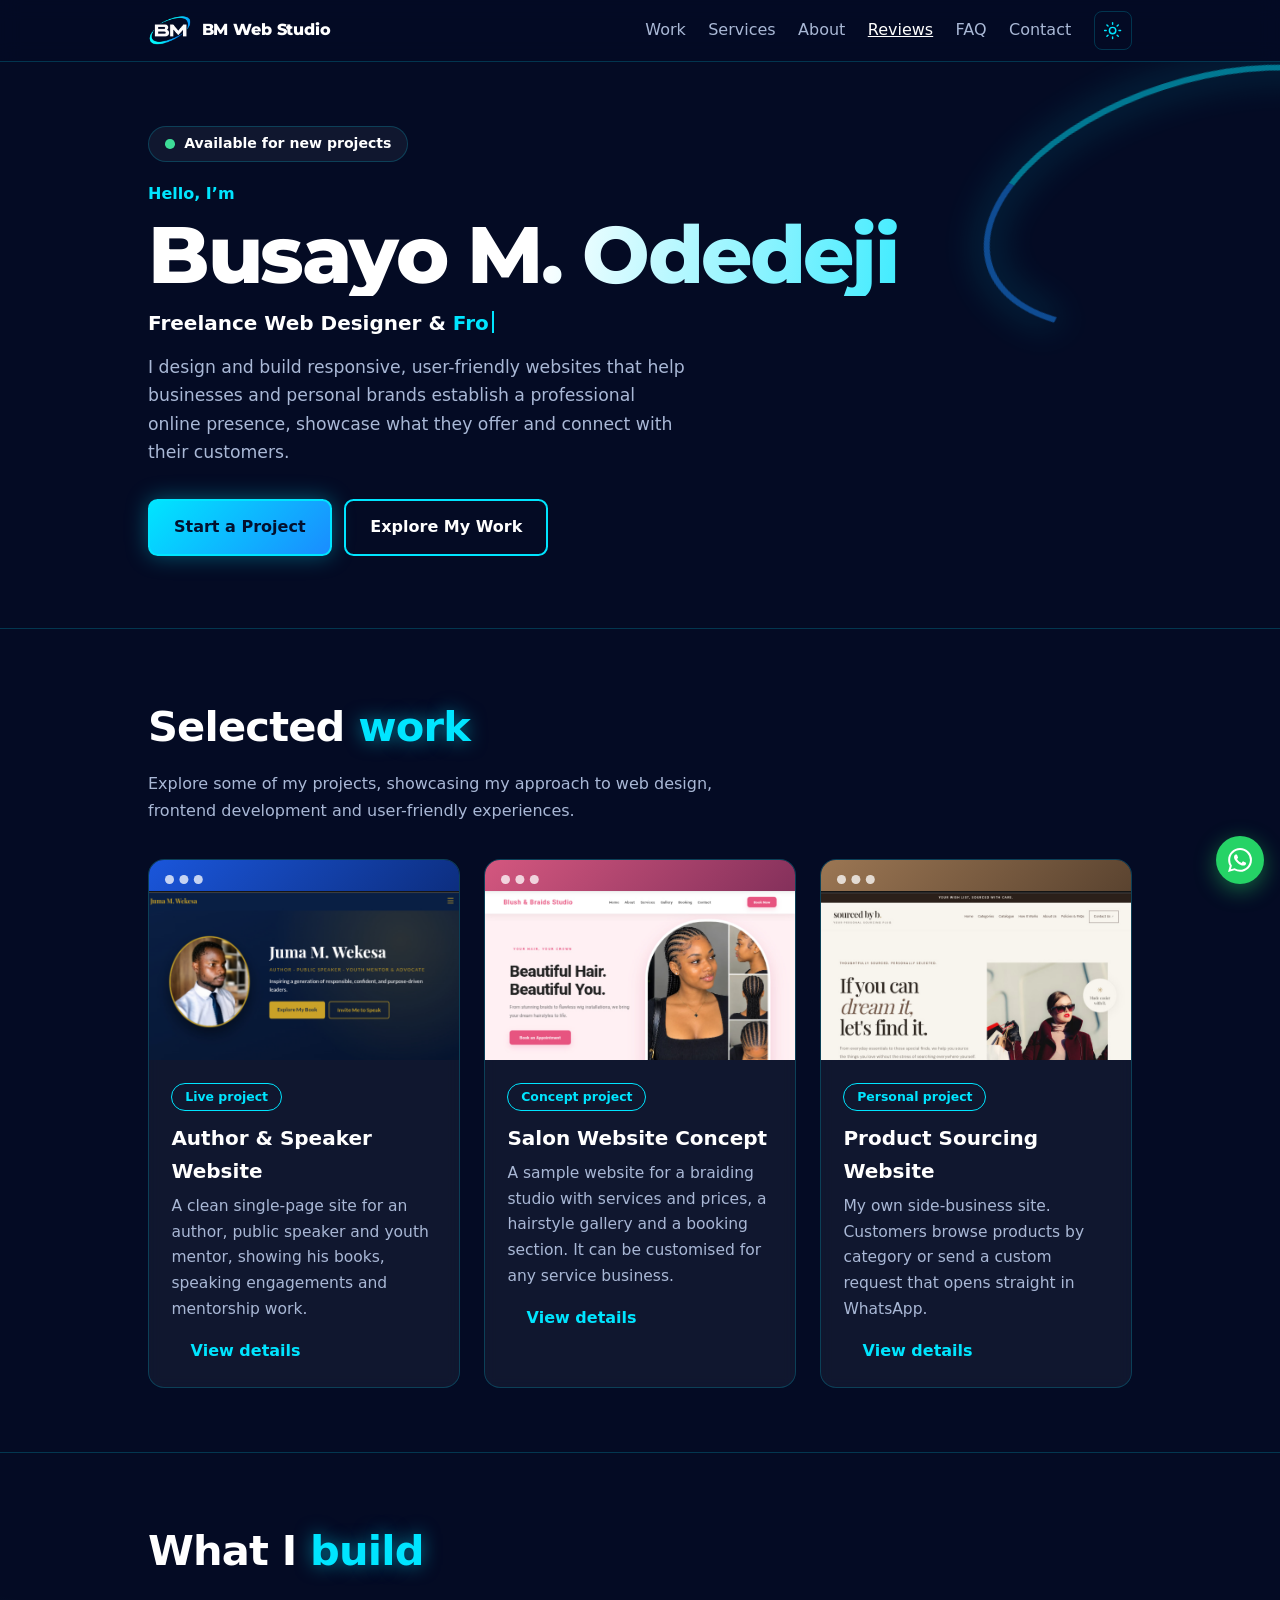
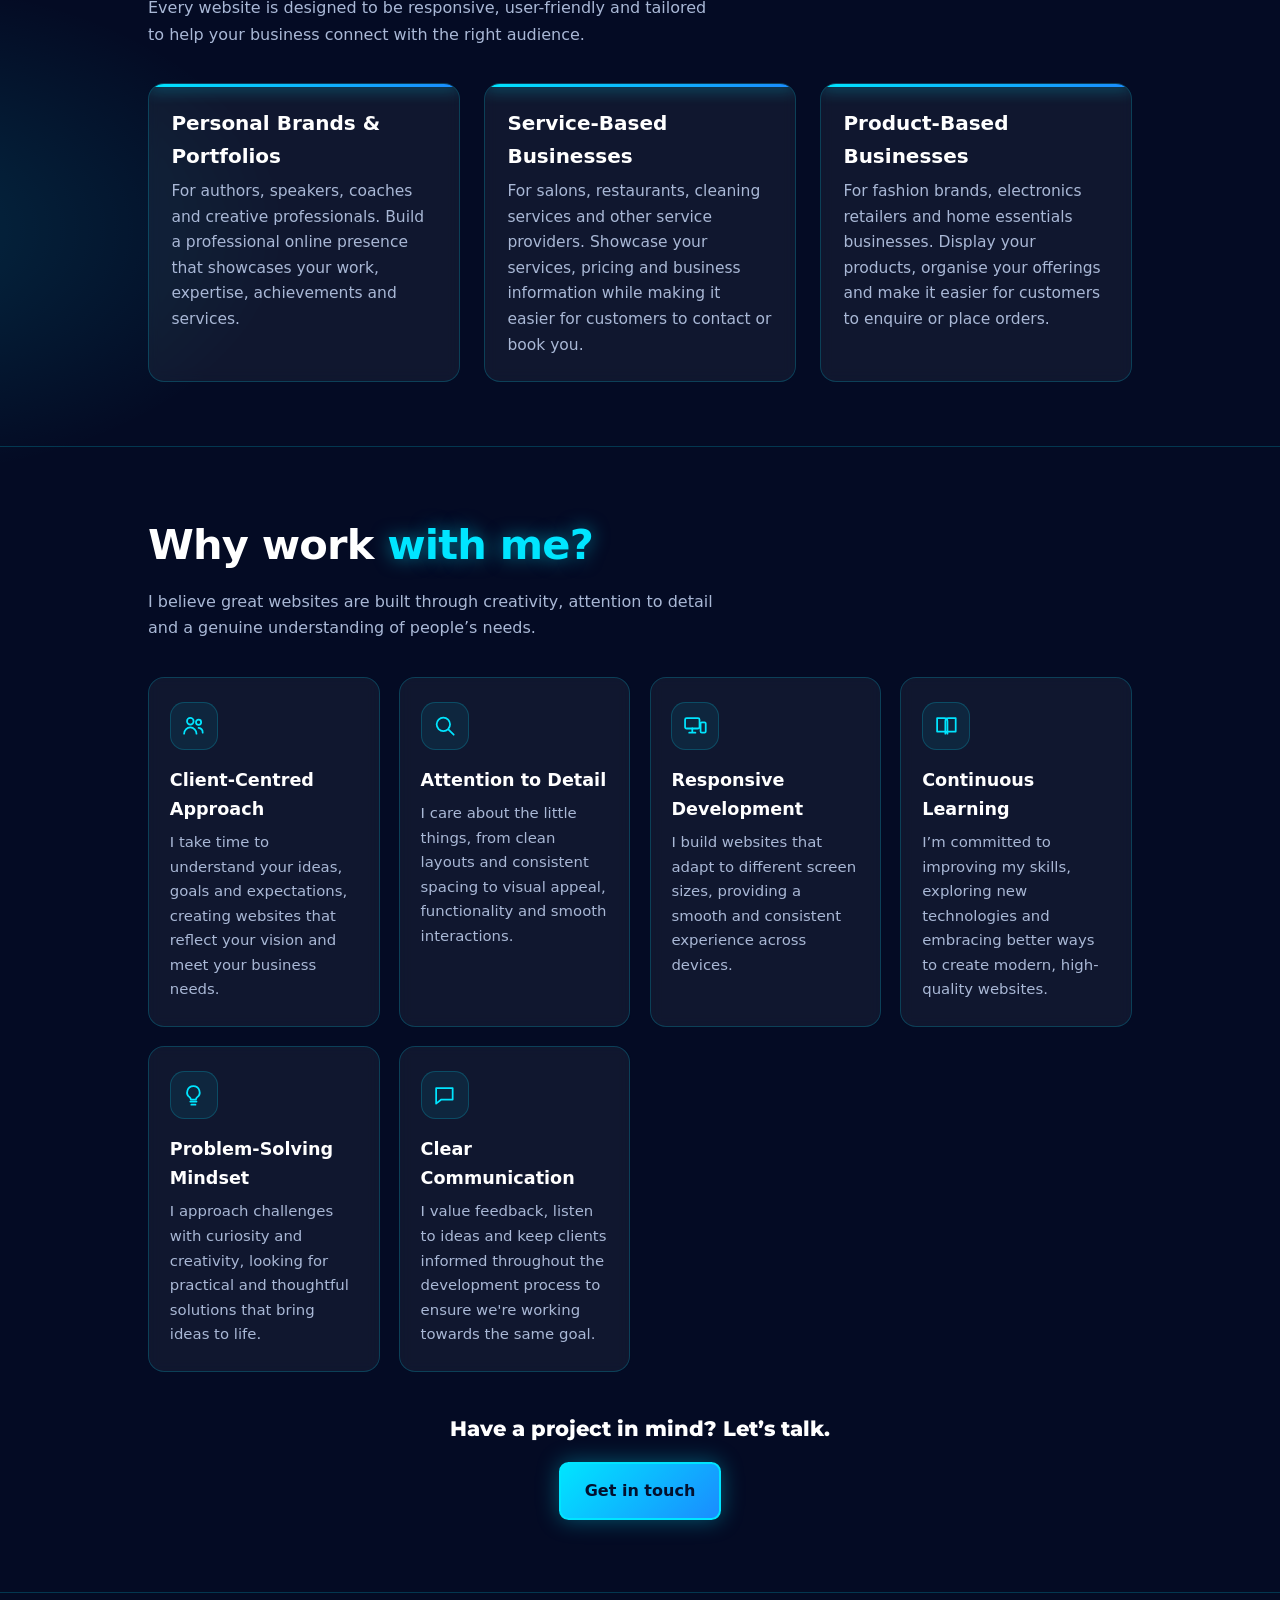
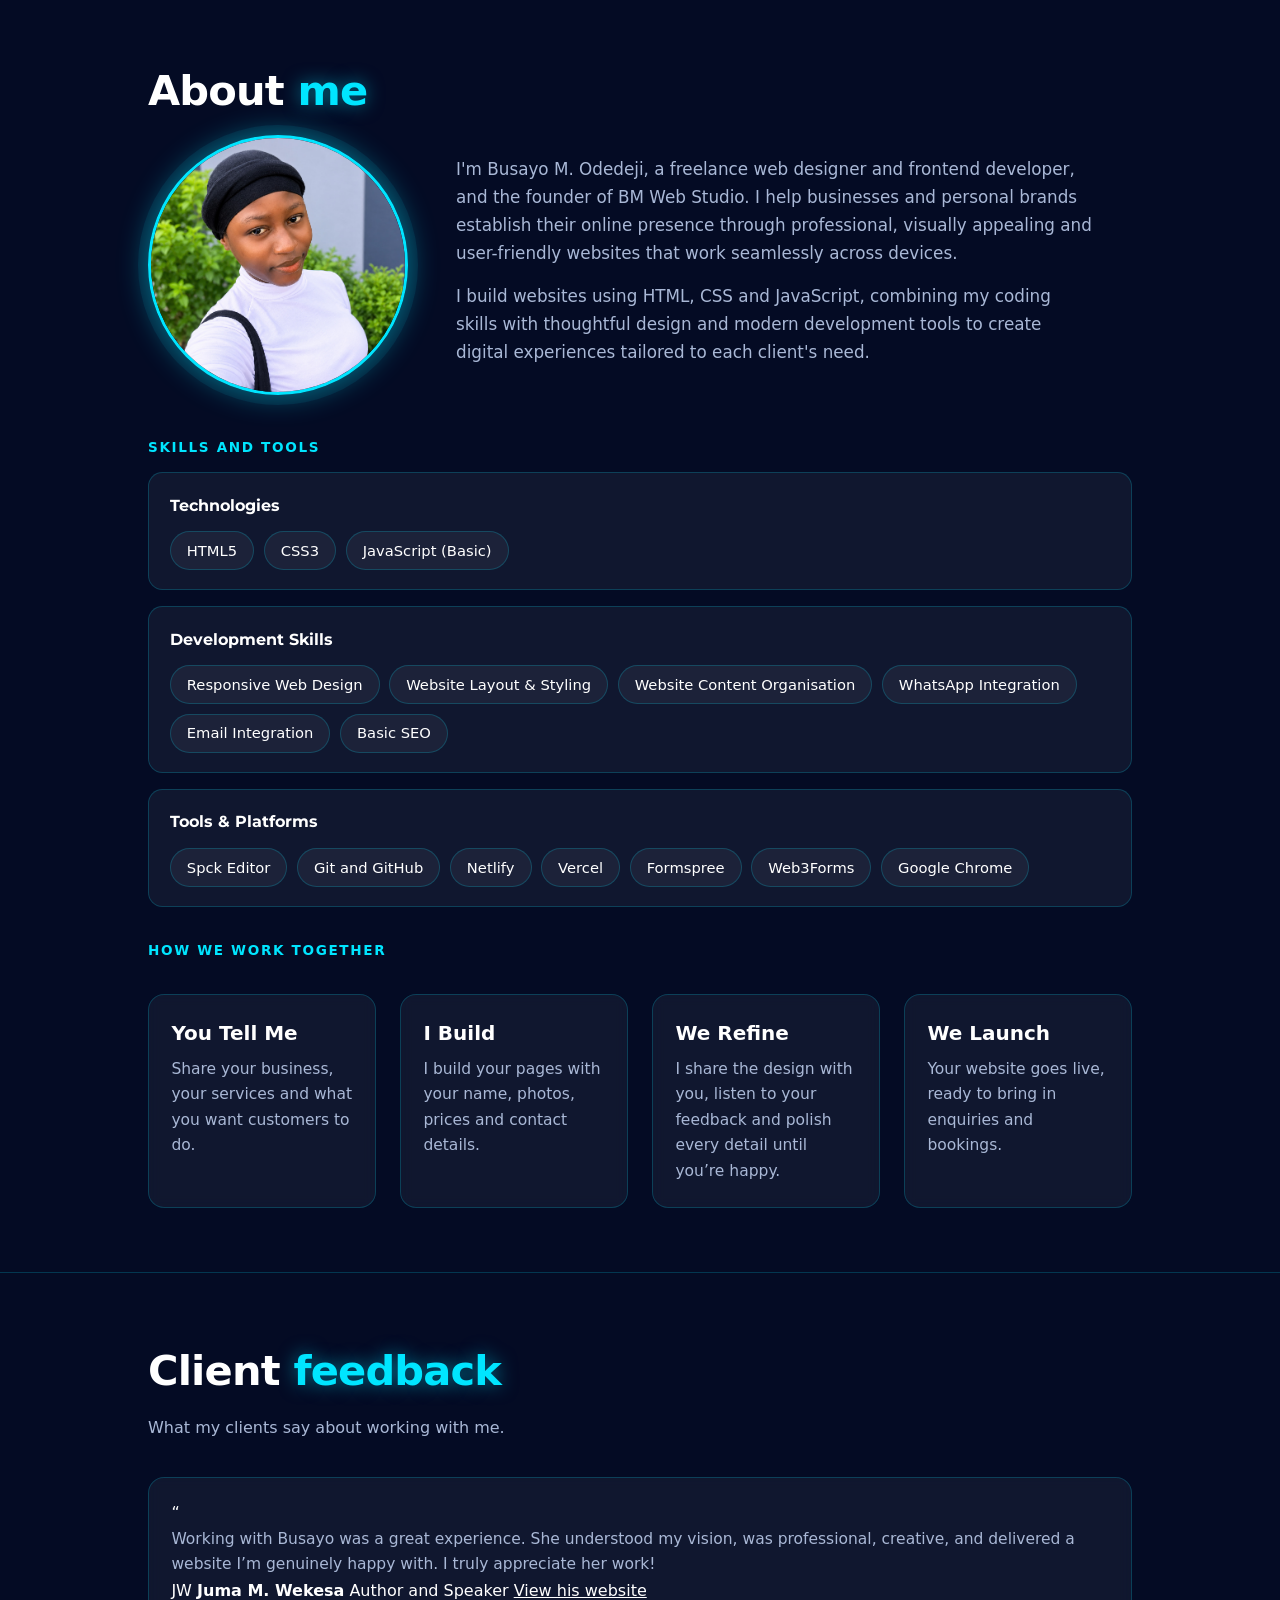
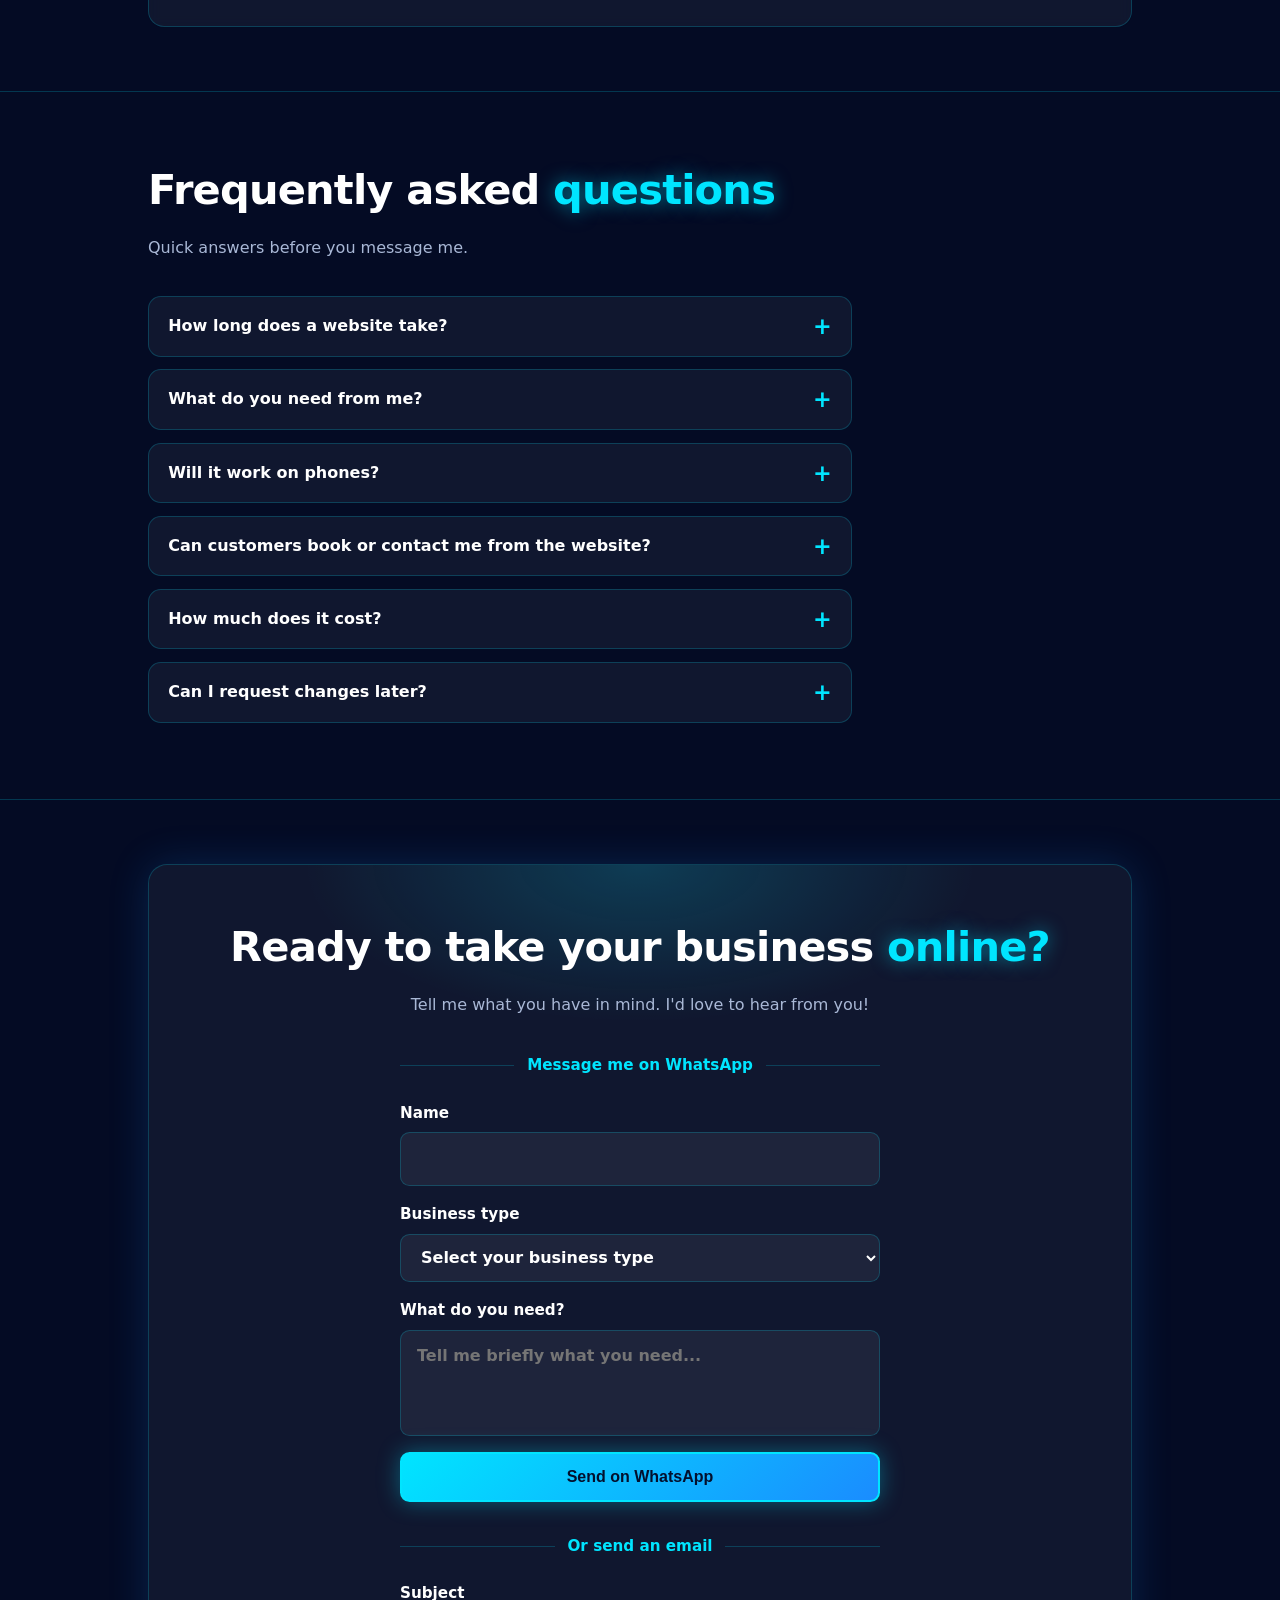
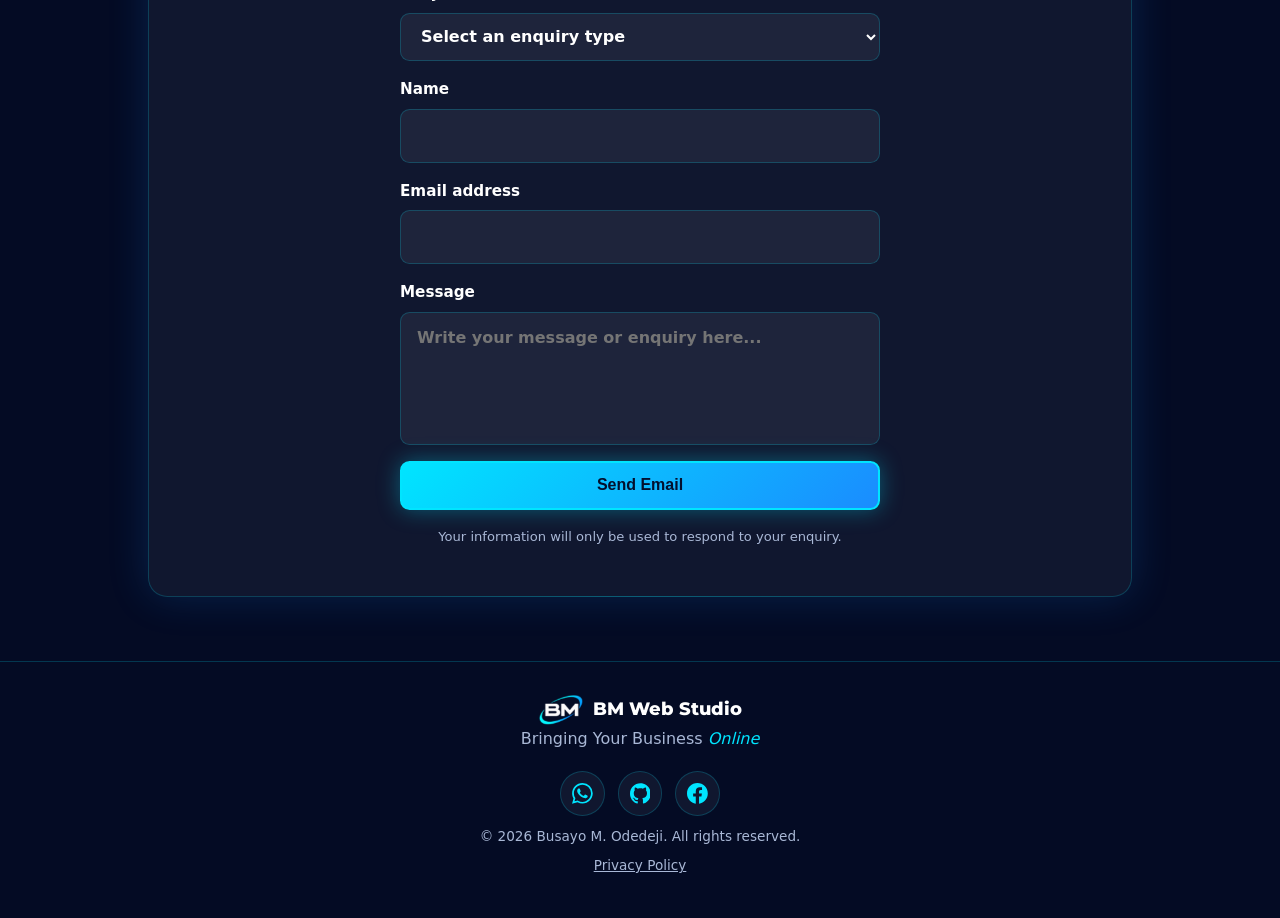
==== commit b3f1f926: "Update index.html" ====
--- a/index.html
+++ b/index.html
@@ -61,6 +61,7 @@
         <a class="nav-link" href="#work">Work</a>
         <a class="nav-link" href="#services">Services</a>
         <a class="nav-link" href="#about">About</a>
+        <a href="#testimonials">Reviews</a>
         <a class="nav-link" href="#faq">FAQ</a>
         <a class="nav-link" href="#contact">Contact</a>
         <button class="theme-btn" type="button" aria-label="Switch to light mode">
@@ -303,6 +304,32 @@
           <div class="card"><div class="body"><h3>We Launch</h3><p>Your website goes live, ready to bring in enquiries and bookings.</p></div></div>
         </div>
   </section>
+
+  <section id="testimonials" class="section">
+      <div class="wrap">
+        <h2 class="title">Client <span>feedback</span></h2>
+        <p class="lead">What my clients say about working with me.</p>
+
+        <div class="testimonials">
+          <figure class="card quote">
+            <div class="body">
+              <span class="quote-mark" aria-hidden="true">&ldquo;</span>
+              <blockquote>
+                <p>Working with Busayo was a great experience. She understood my vision, was professional, creative, and delivered a website I’m genuinely happy with. I truly appreciate her work!</p>
+              </blockquote>
+              <figcaption>
+                <span class="avatar" aria-hidden="true">JW</span>
+                <span class="who">
+                  <strong>Juma M. Wekesa</strong>
+                  <span>Author and Speaker</span>
+                  <a href="https://jumawekesa.netlify.app" target="_blank" rel="noopener">View his website</a>
+                </span>
+              </figcaption>
+            </div>
+          </figure>
+        </div>
+      </div>
+   </section>
   
       <section id="faq" class="section">
       <div class="wrap">
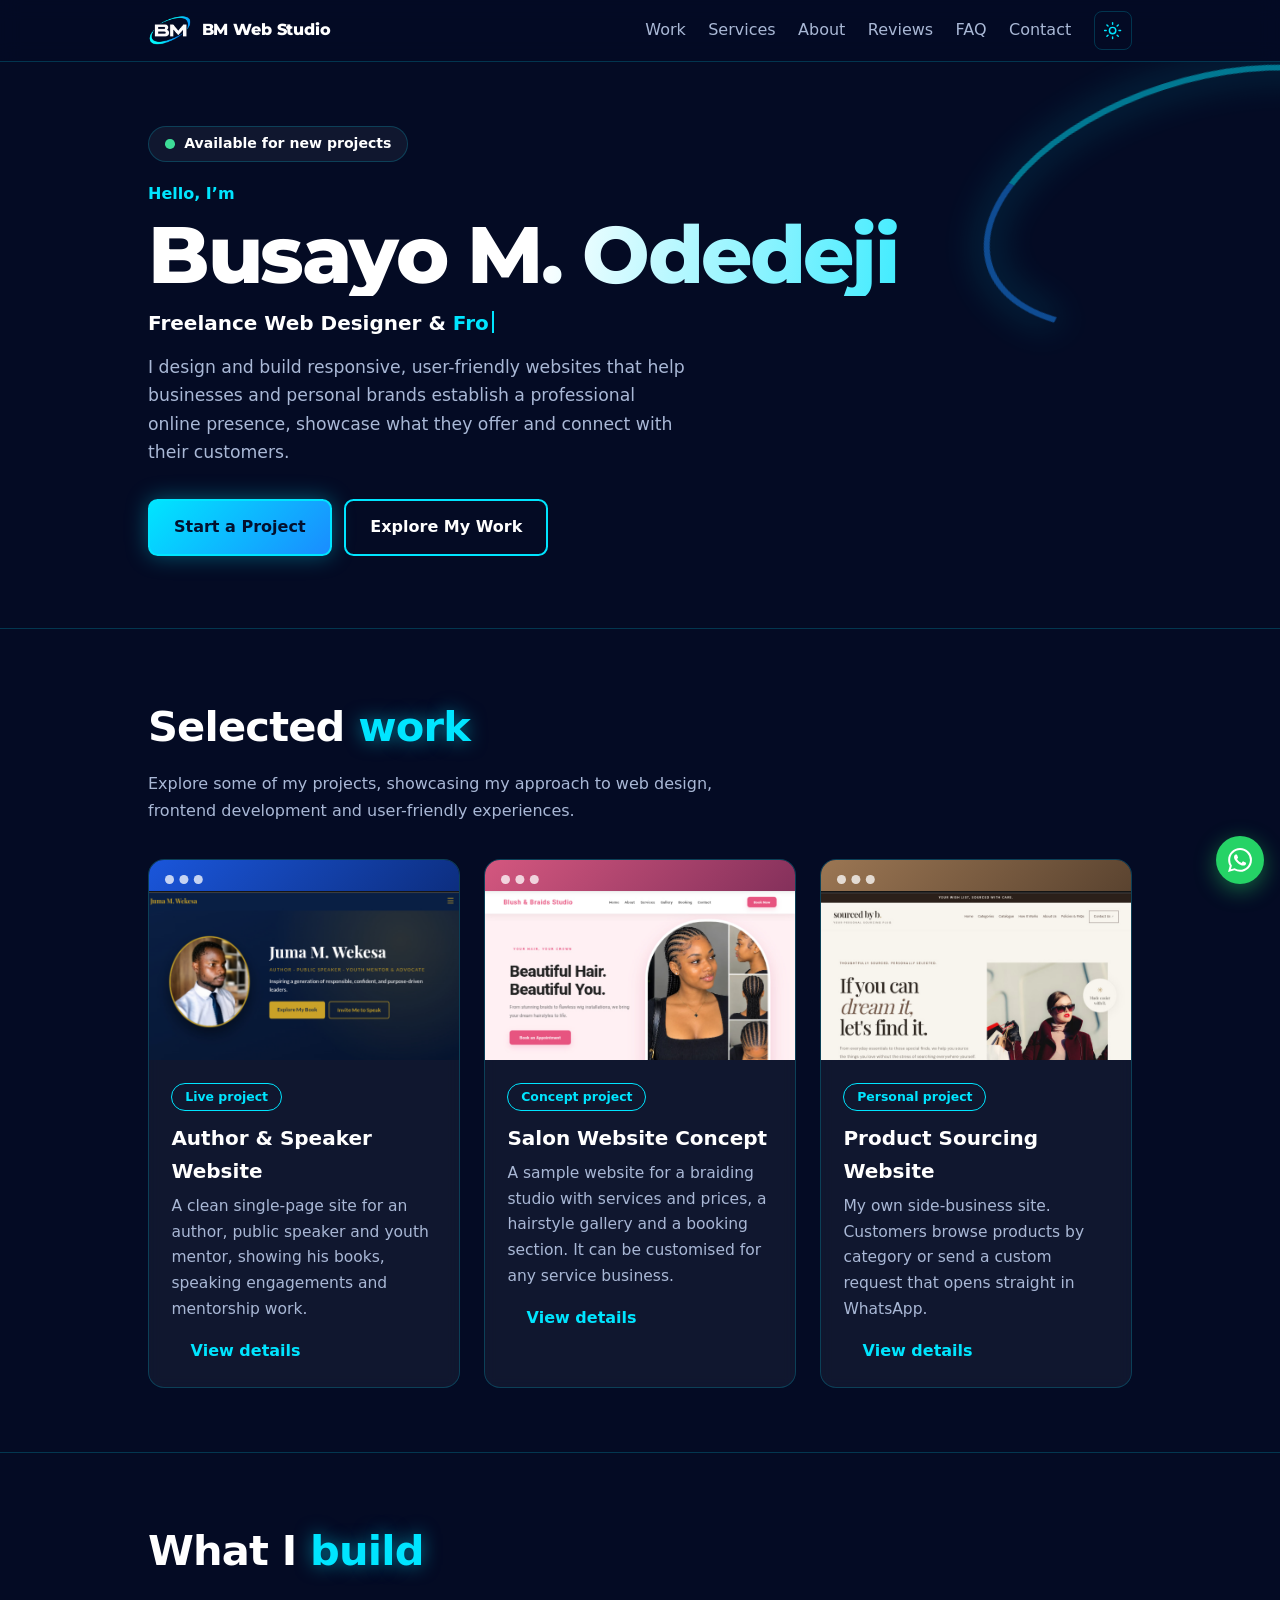
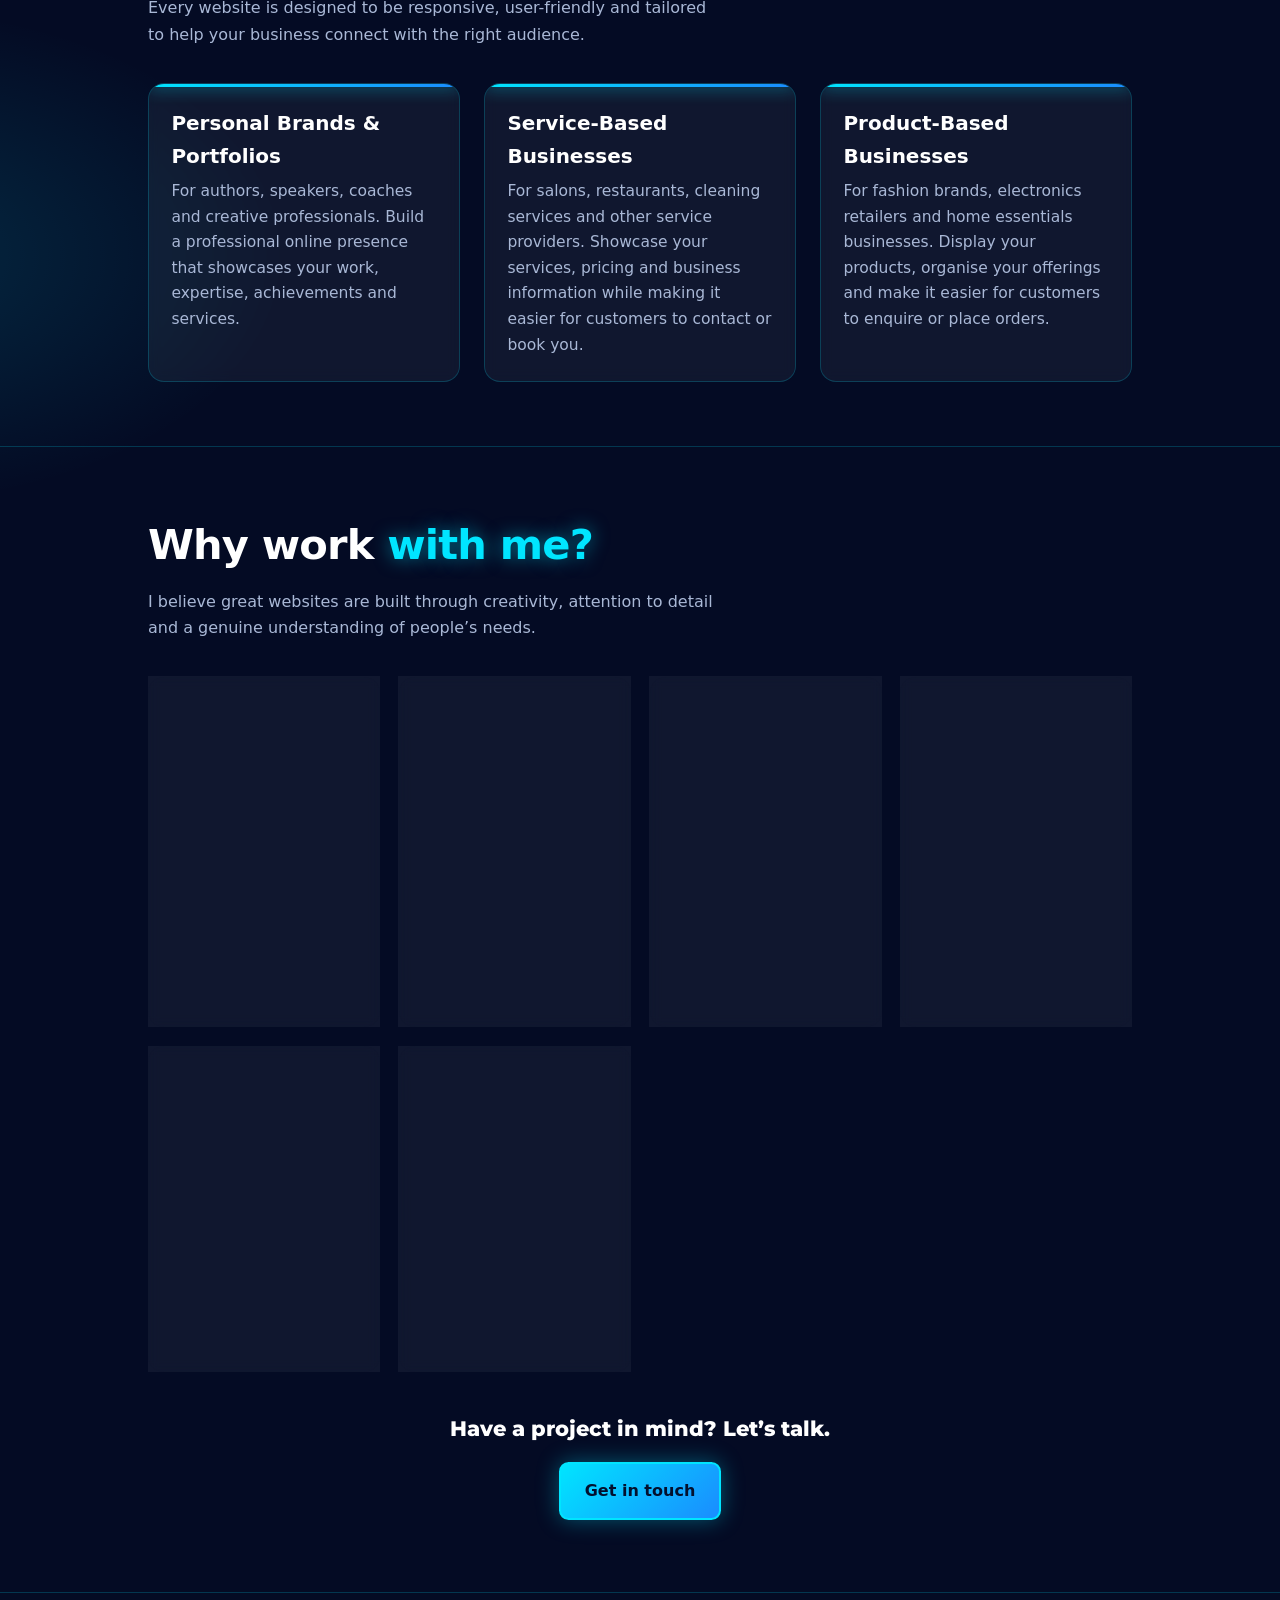
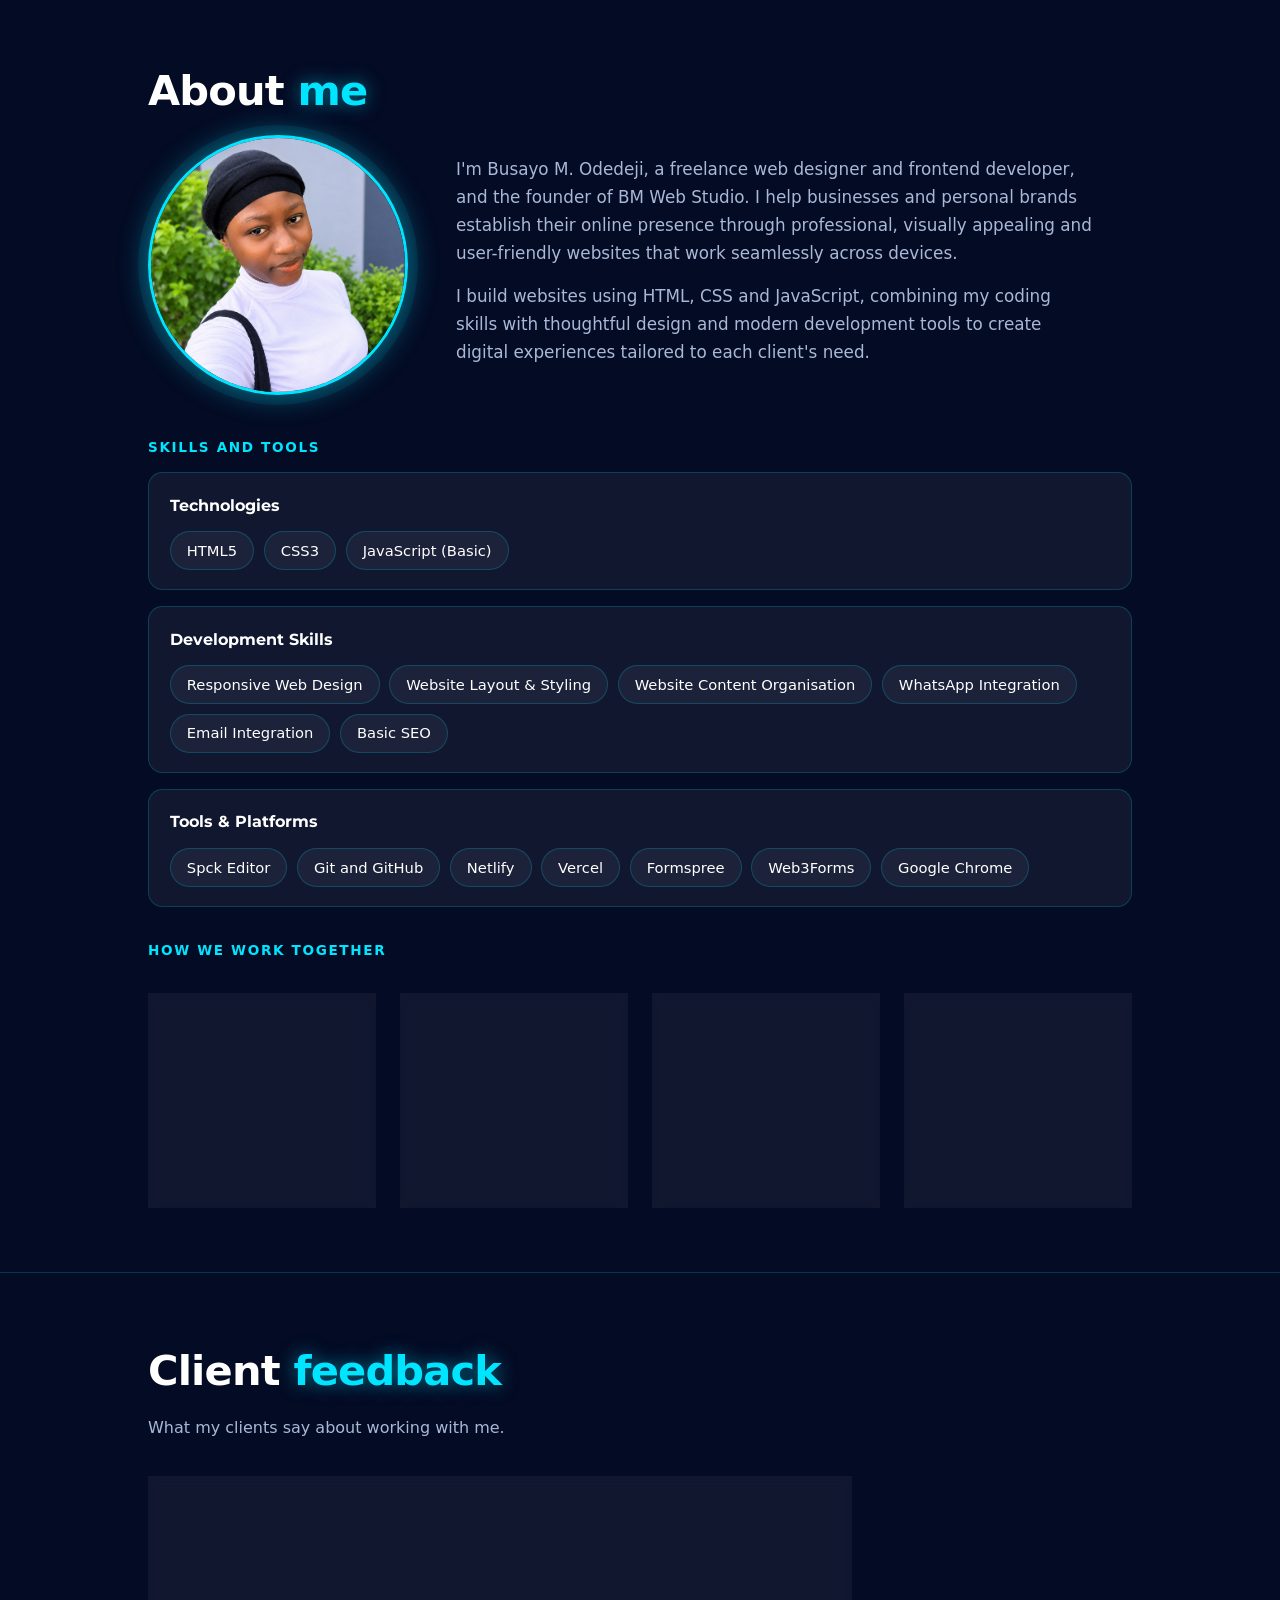
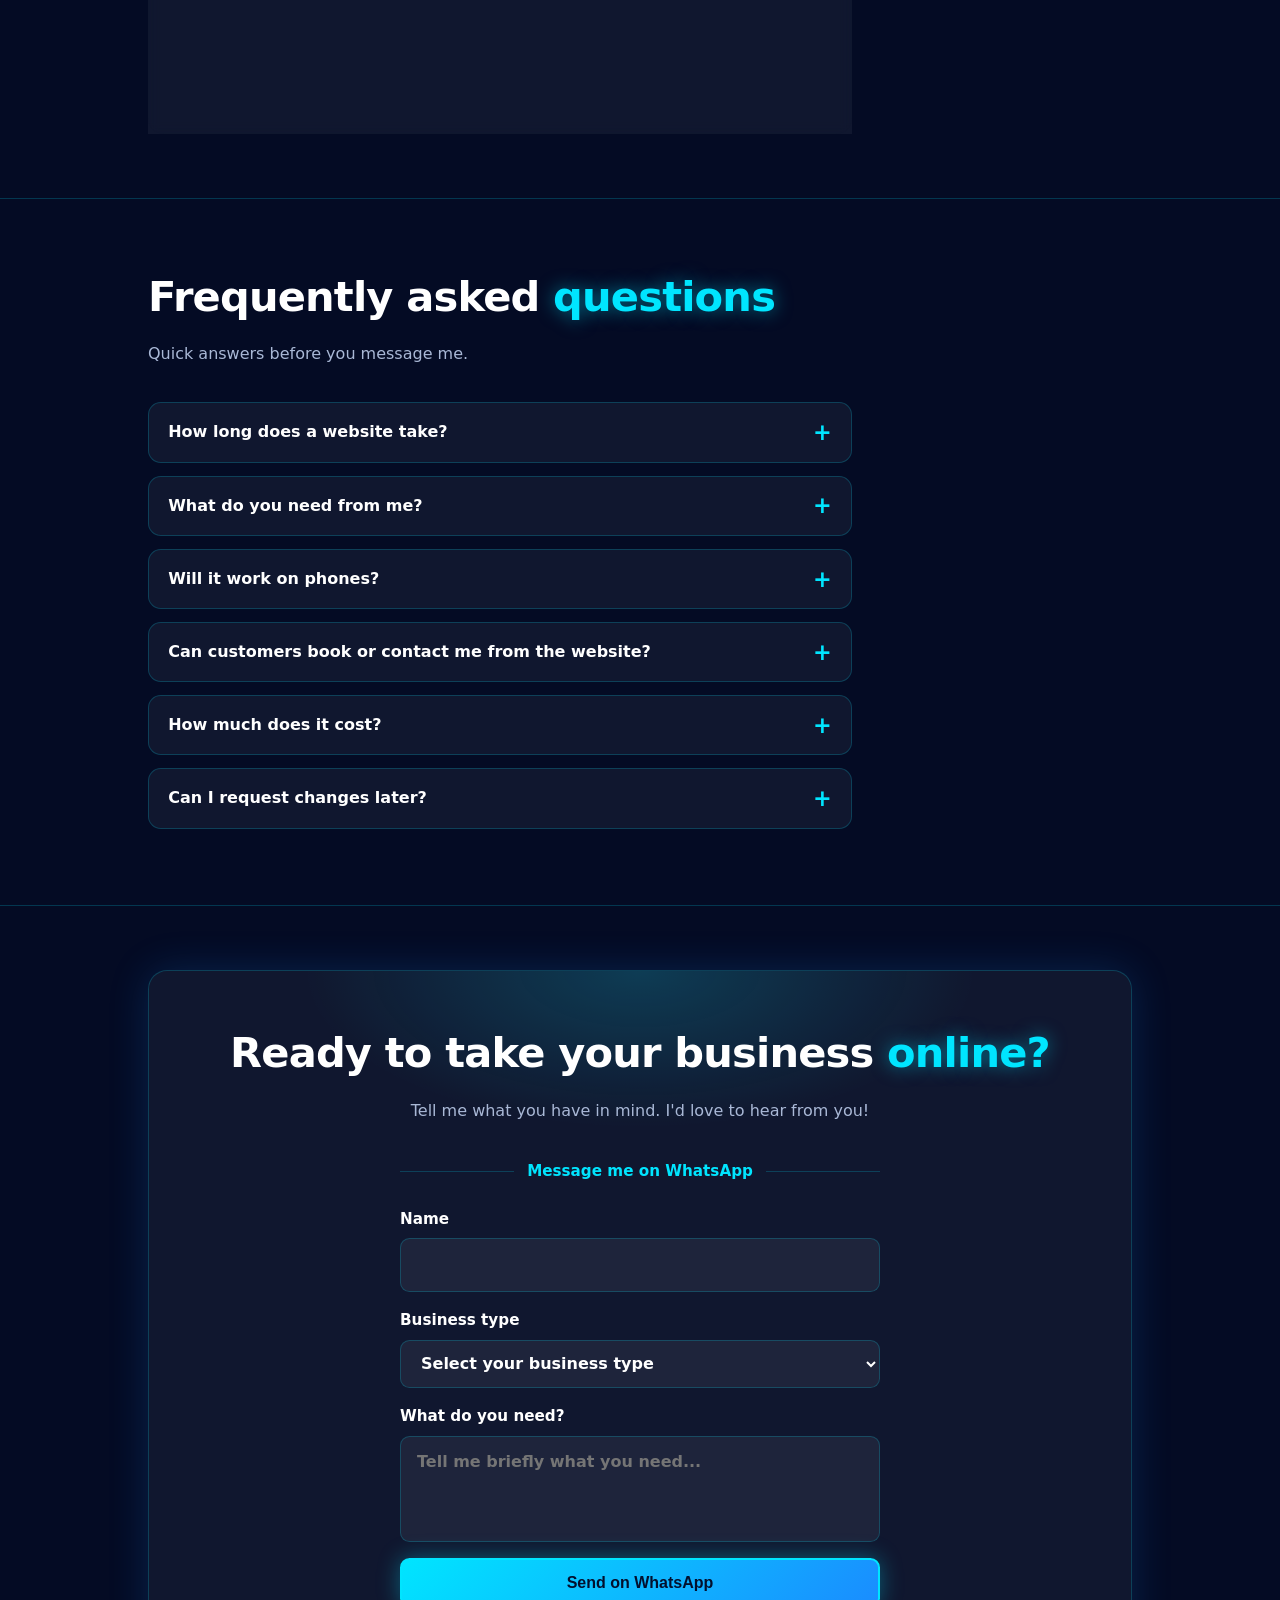
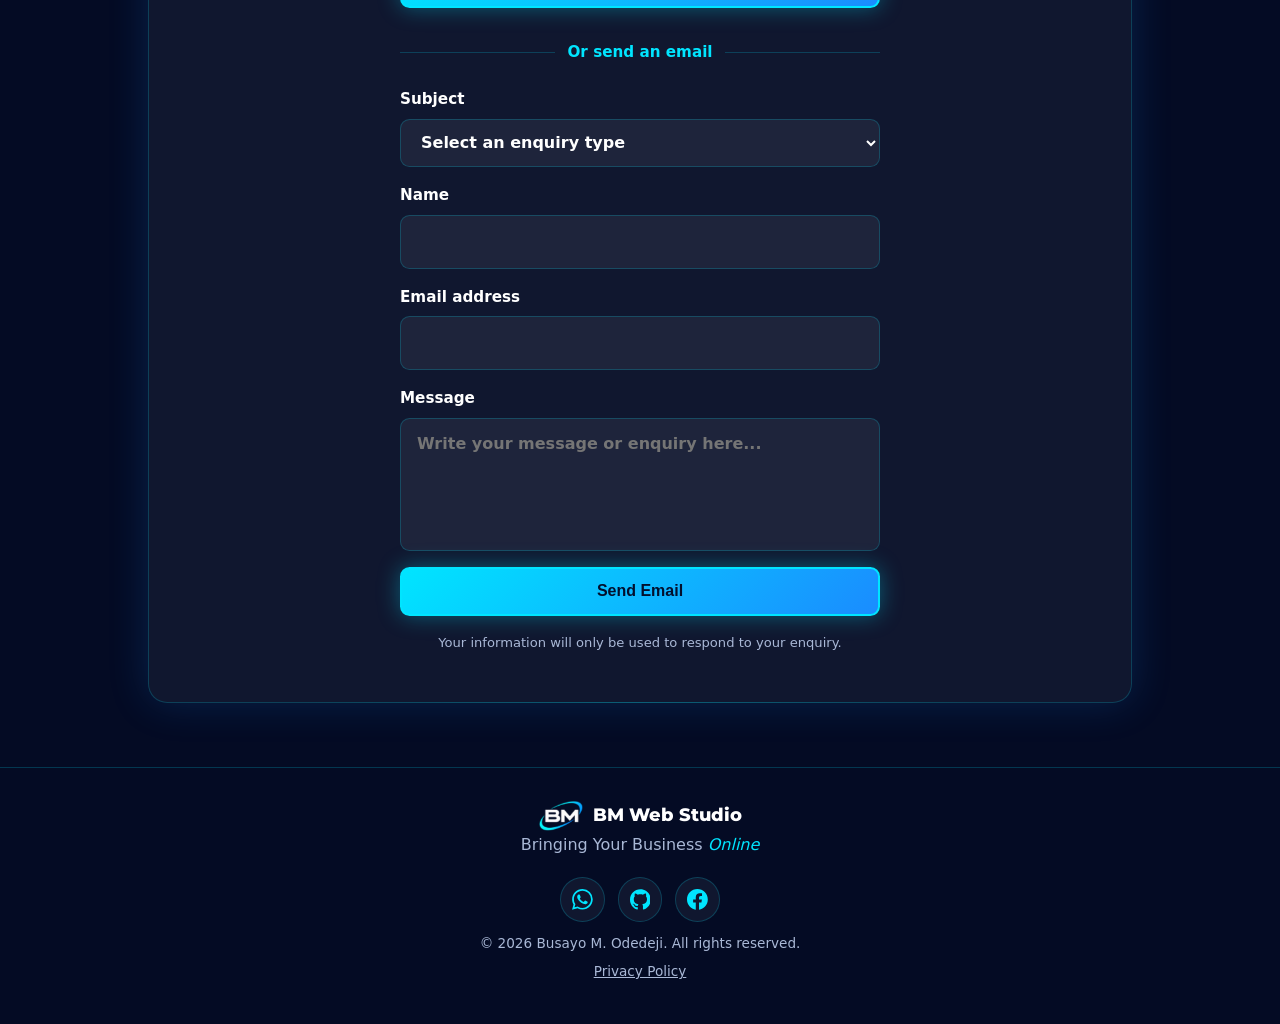
==== commit dcdb8a97: "Update index.html" ====
--- a/index.html
+++ b/index.html
@@ -61,7 +61,7 @@
         <a class="nav-link" href="#work">Work</a>
         <a class="nav-link" href="#services">Services</a>
         <a class="nav-link" href="#about">About</a>
-        <a href="#testimonials">Reviews</a>
+        <a class="nav-link" href="#testimonials">Reviews</a>
         <a class="nav-link" href="#faq">FAQ</a>
         <a class="nav-link" href="#contact">Contact</a>
         <button class="theme-btn" type="button" aria-label="Switch to light mode">
@@ -78,6 +78,7 @@
       <a href="#services">Services</a>
       <a href="#why">Why me</a>
       <a href="#about">About</a>
+      <a href="#testimonials">Reviews</a>
       <a href="#faq">FAQ</a>
       <a href="#contact">Contact</a>
     </div>
--- a/style.css
+++ b/style.css
@@ -954,4 +954,44 @@
     opacity: 0.3;
     filter: drop-shadow(0 0 12px var(--cyan));
   }
-}+}
+
+/* Testimonials */
+.testimonials { max-width: 44rem; }
+.quote { margin: 0; }
+.quote .body { position: relative; padding: 2rem 1.5rem 1.6rem; }
+.quote-mark {
+  position: absolute;
+  top: 0.2rem;
+  left: 1.2rem;
+  font-family: "Montserrat", sans-serif;
+  font-size: 4.5rem;
+  line-height: 1;
+  color: var(--cyan);
+  opacity: 0.35;
+}
+.quote blockquote { margin: 0 0 1.4rem; padding-top: 1.4rem; }
+.quote blockquote p {
+  color: var(--ink);
+  font-size: 1.1rem;
+  line-height: 1.7;
+}
+.quote figcaption { display: flex; align-items: center; gap: 0.9rem; }
+.avatar {
+  display: flex;
+  align-items: center;
+  justify-content: center;
+  flex: none;
+  width: 3rem;
+  height: 3rem;
+  border-radius: 50%;
+  font-weight: 700;
+  font-size: 0.95rem;
+  color: var(--cyan);
+  background: rgba(0, 229, 255, 0.08);
+  border: 1px solid var(--cyan);
+  box-shadow: 0 0 14px rgba(0, 229, 255, 0.3);
+}
+.who { display: flex; flex-direction: column; line-height: 1.4; font-size: 0.9rem; color: var(--muted); }
+.who strong { color: var(--ink); font-size: 1rem; }
+.who a { color: var(--cyan); }
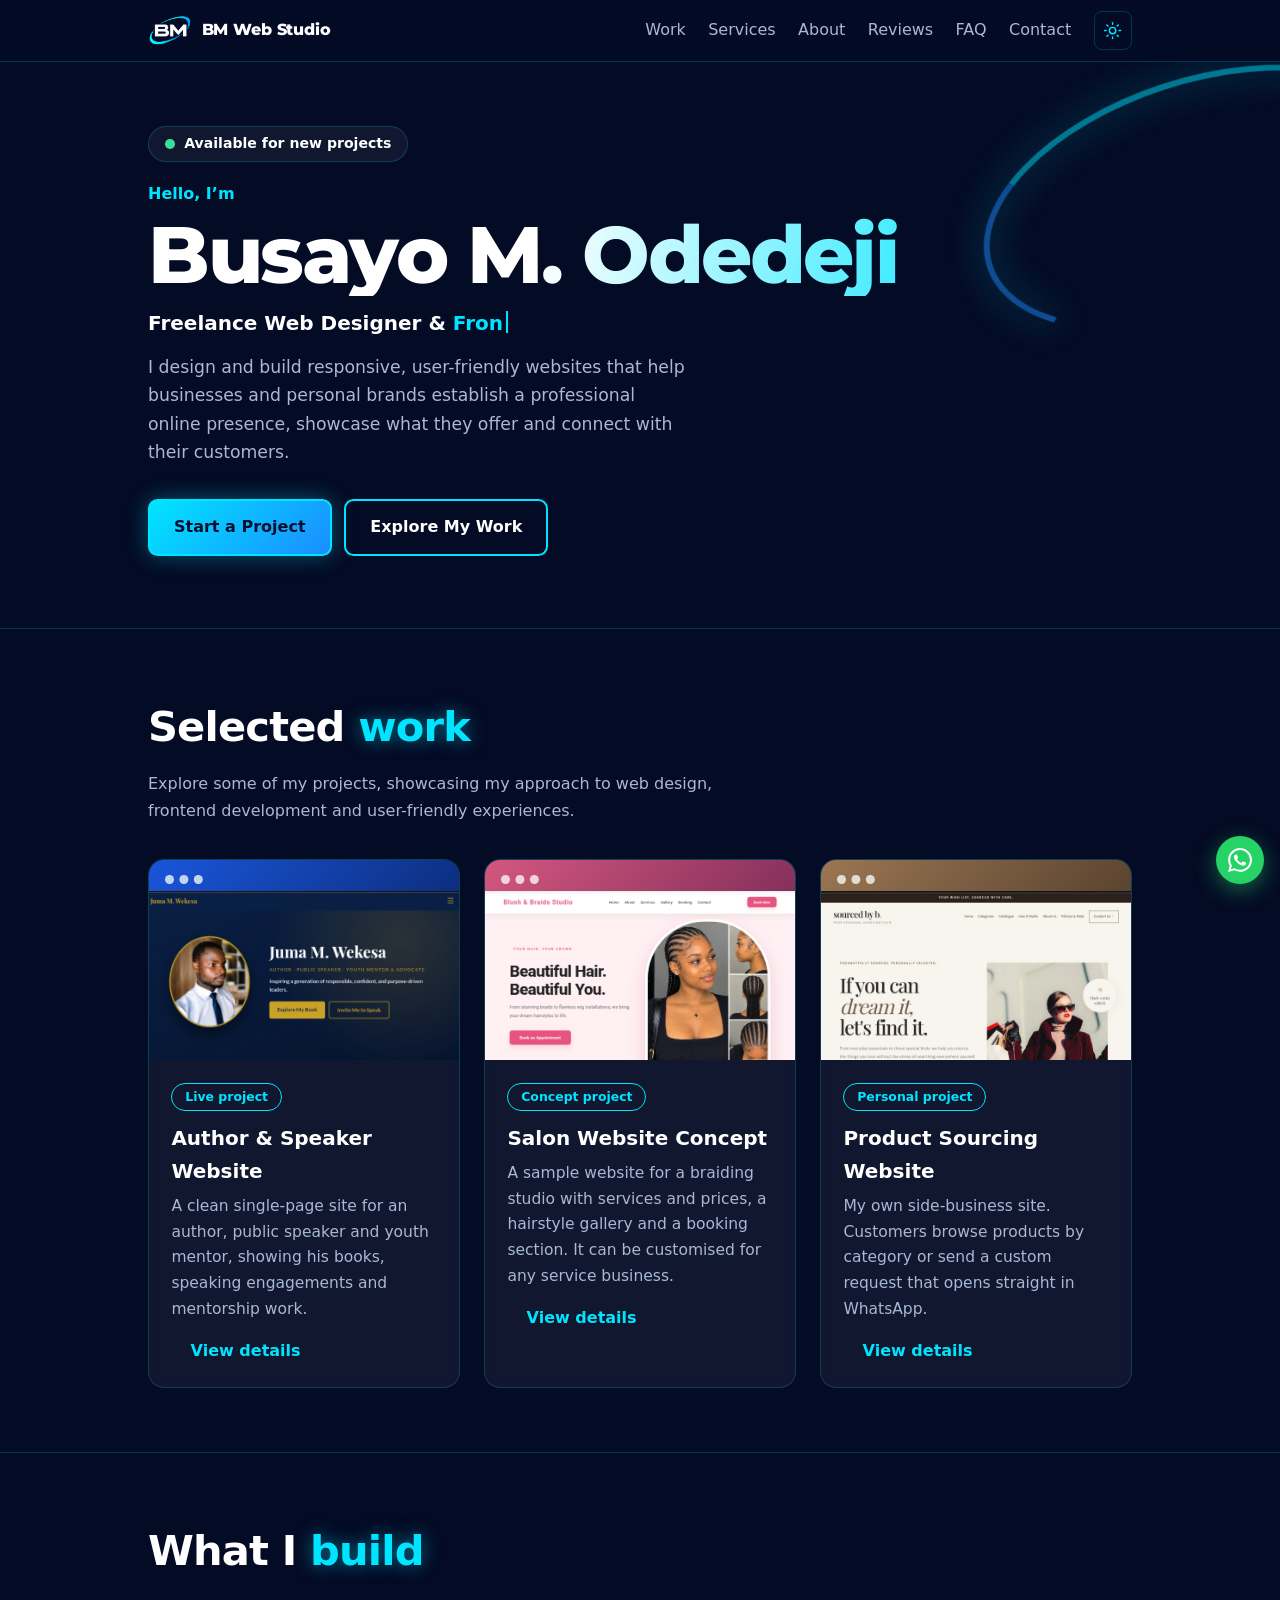
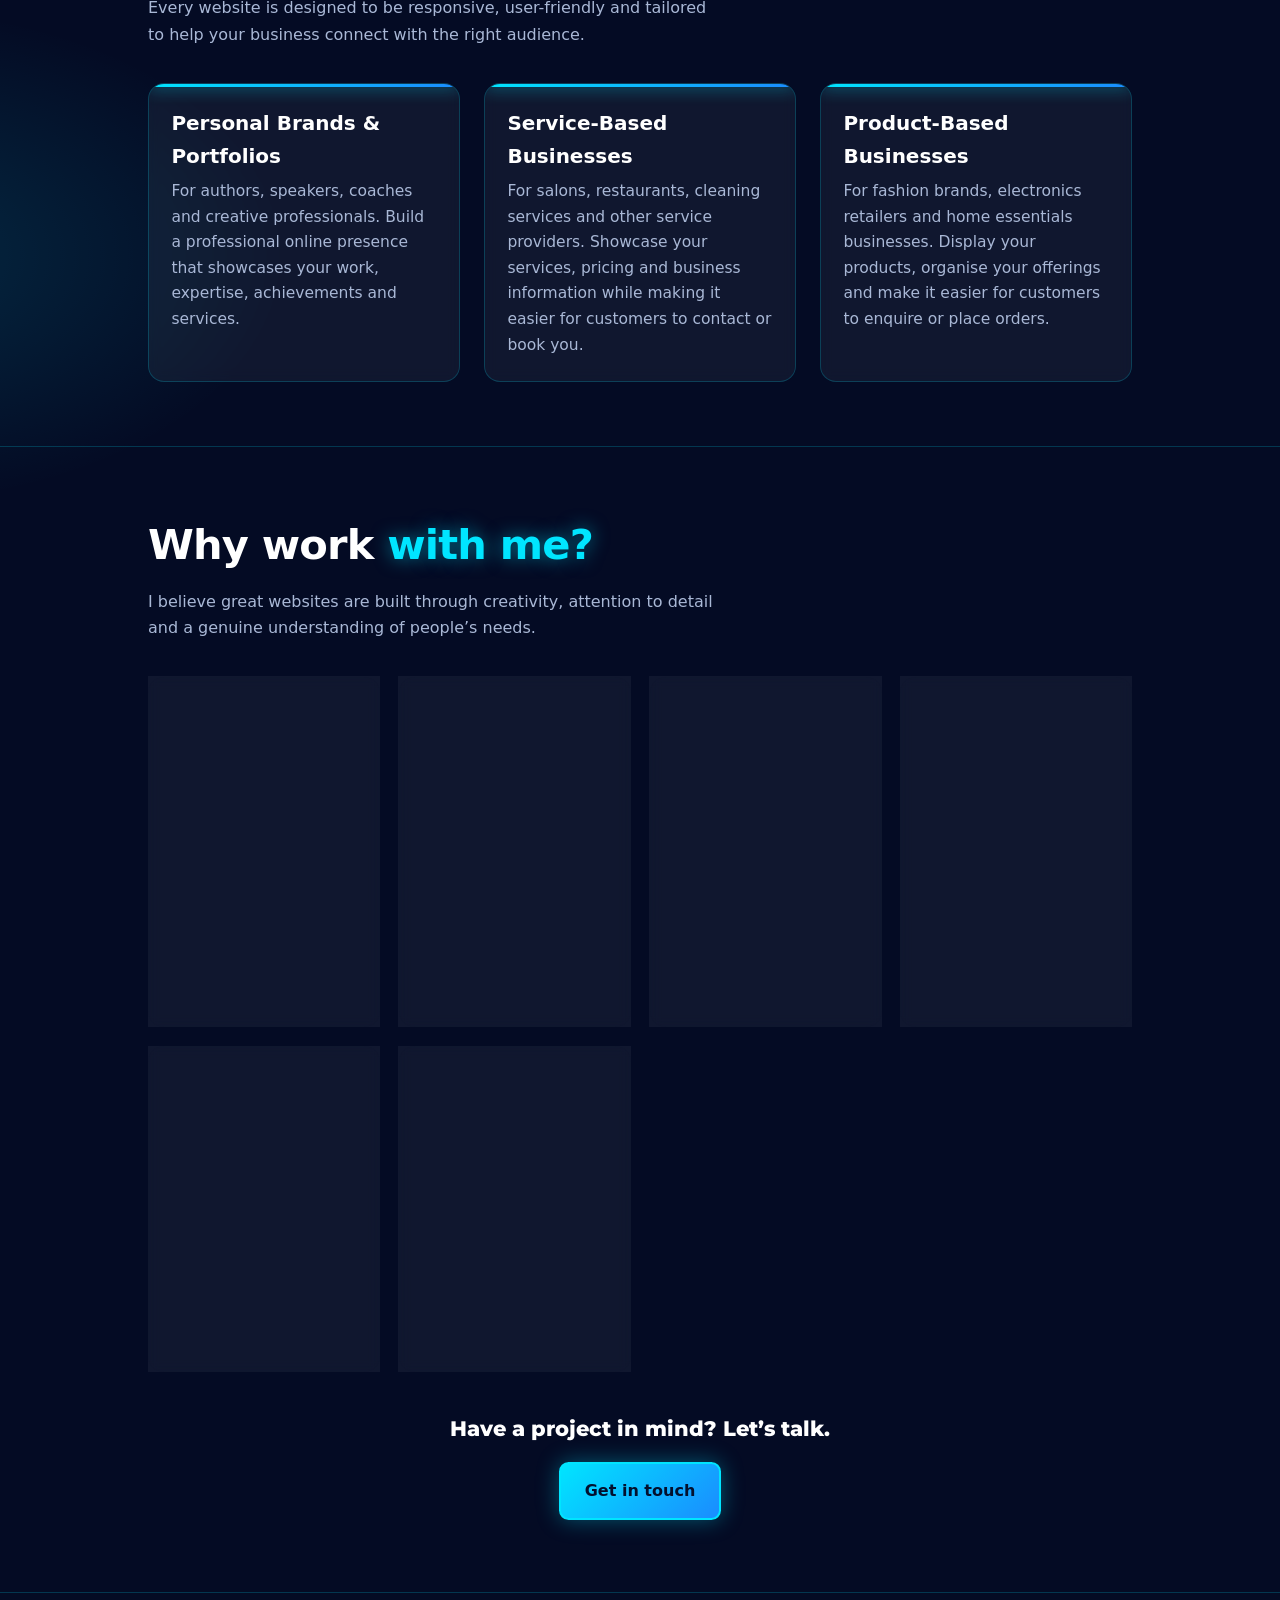
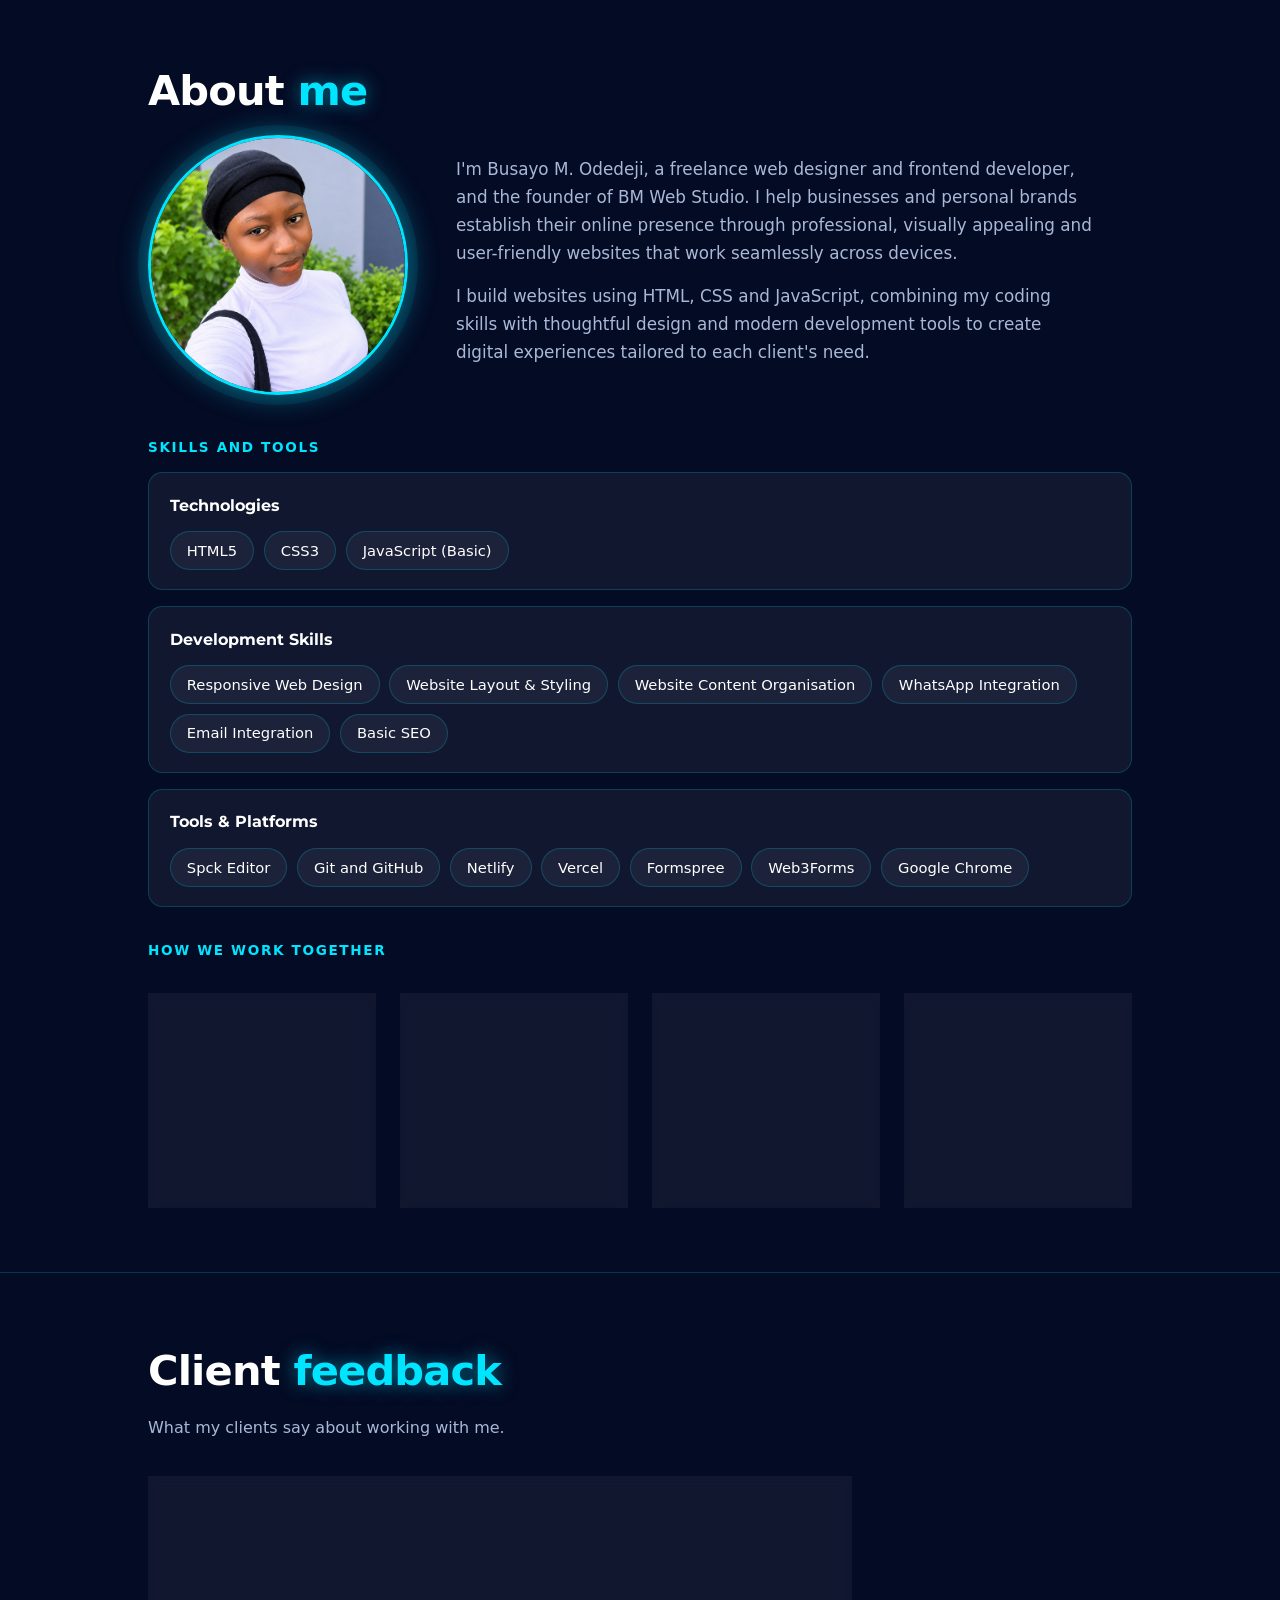
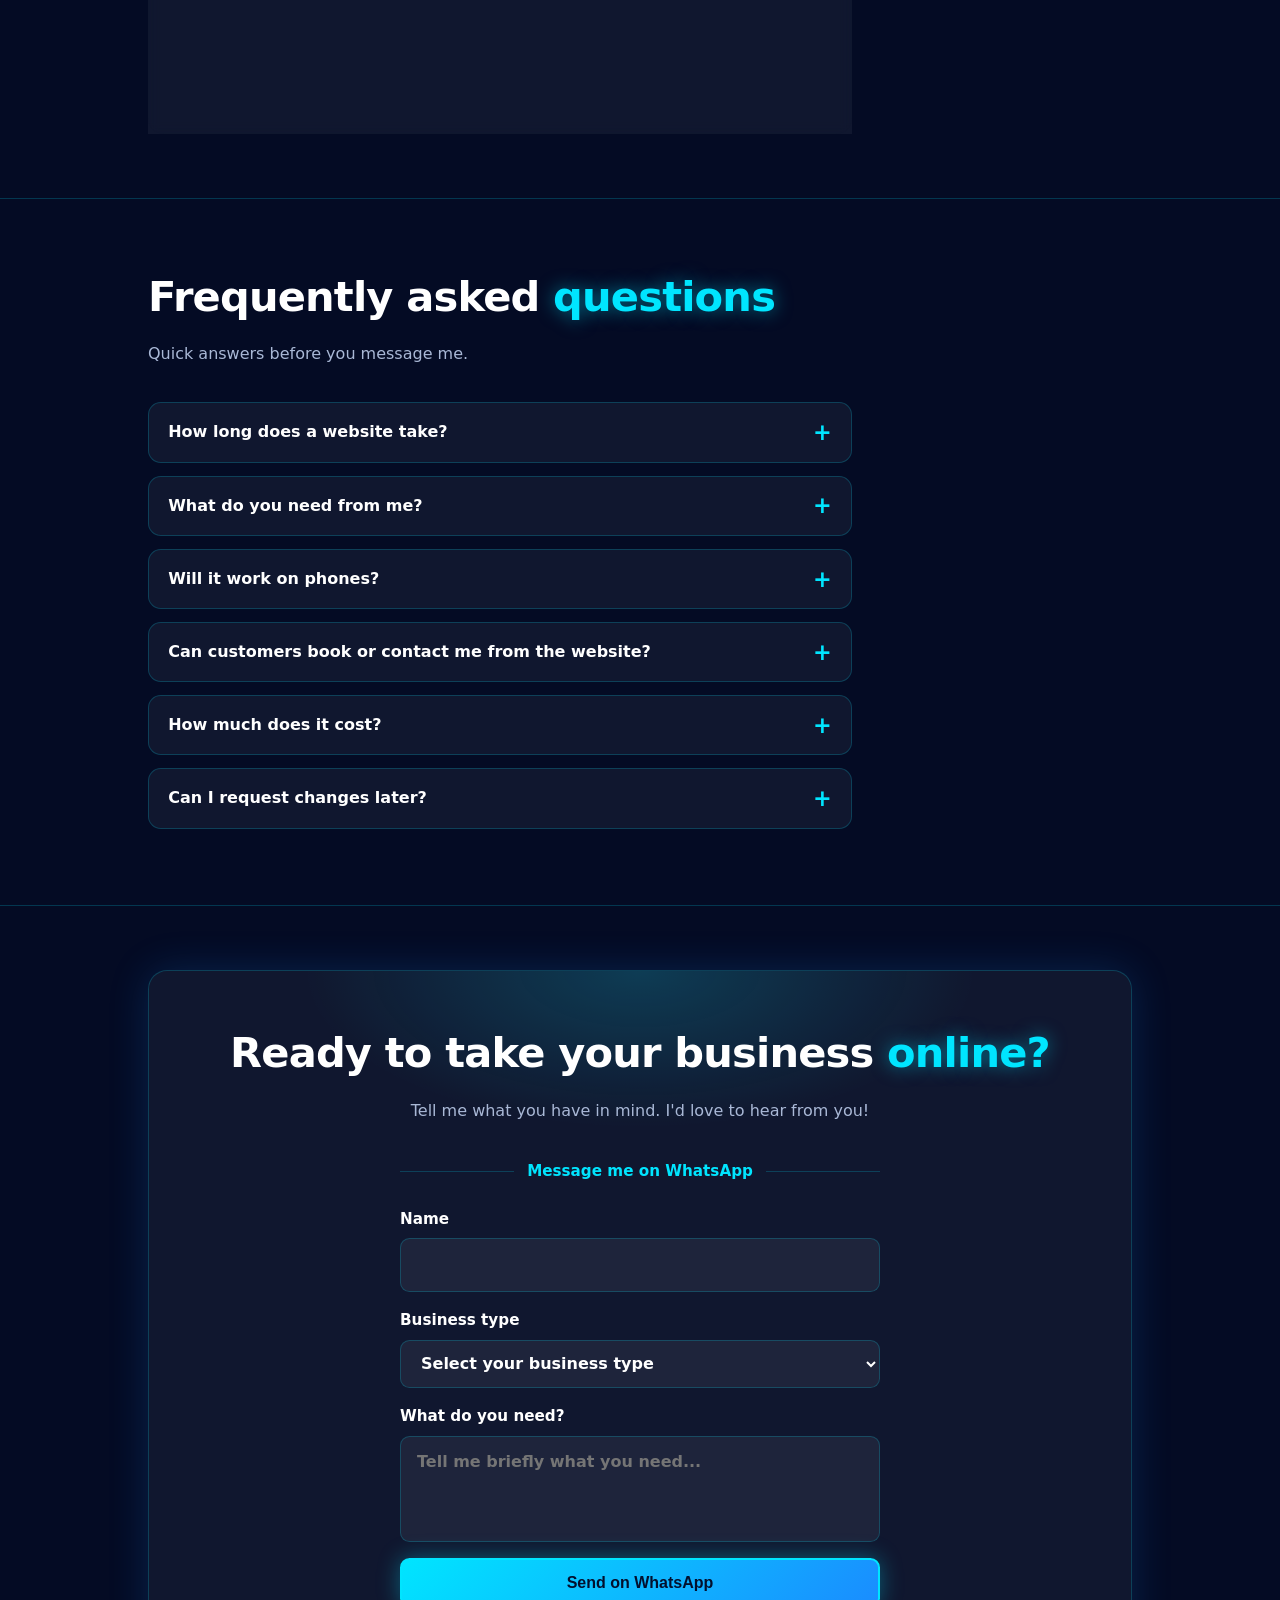
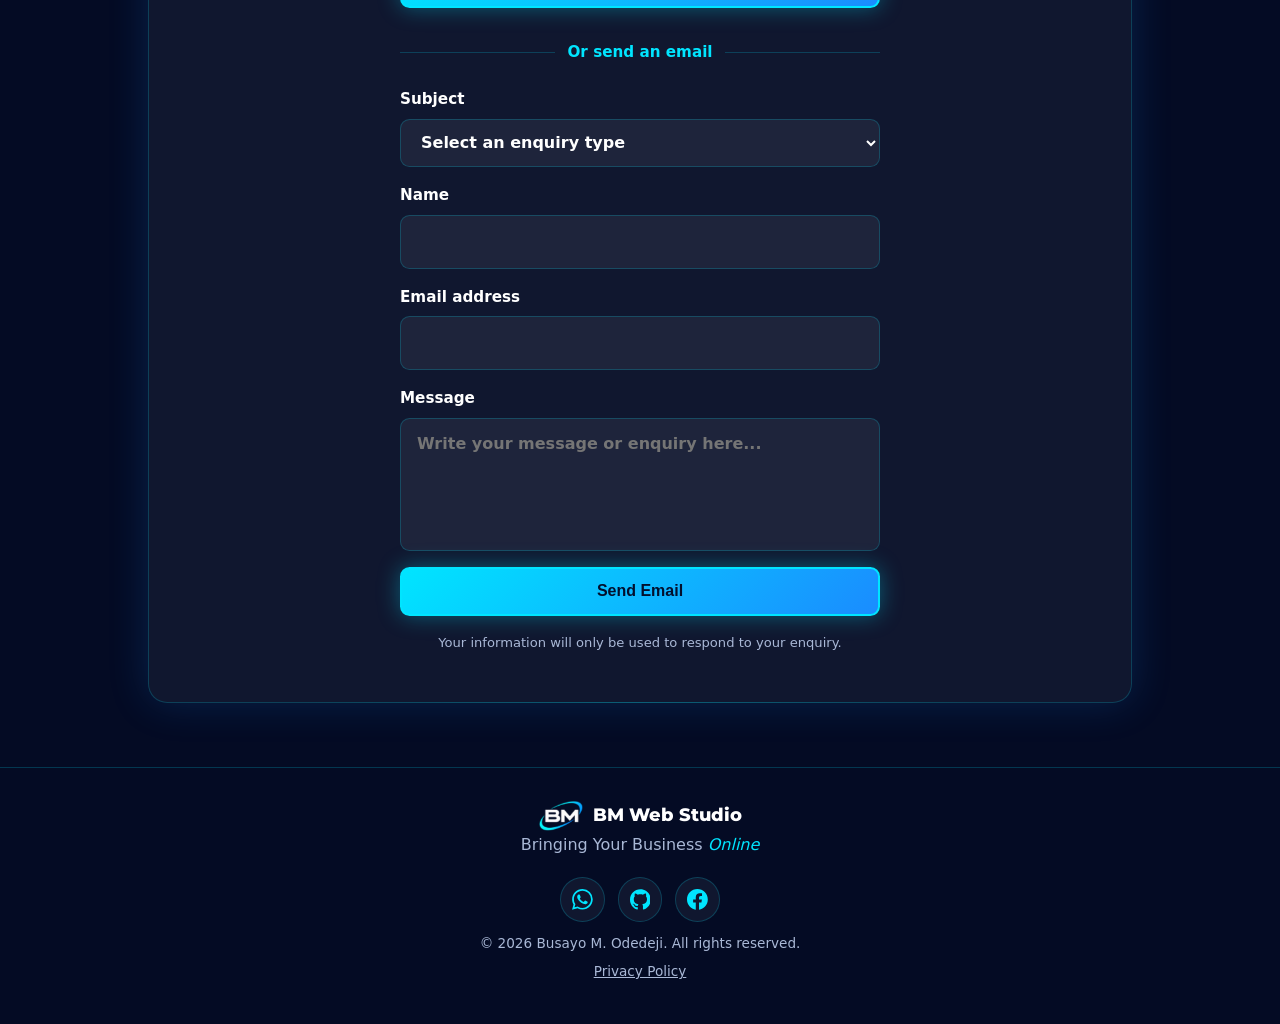
==== commit 4f1c59a5: "Update index.html" ====
--- a/index.html
+++ b/index.html
@@ -76,7 +76,6 @@
     <div class="mobile-menu" id="mobile-menu">
       <a href="#work">Work</a>
       <a href="#services">Services</a>
-      <a href="#why">Why me</a>
       <a href="#about">About</a>
       <a href="#testimonials">Reviews</a>
       <a href="#faq">FAQ</a>
